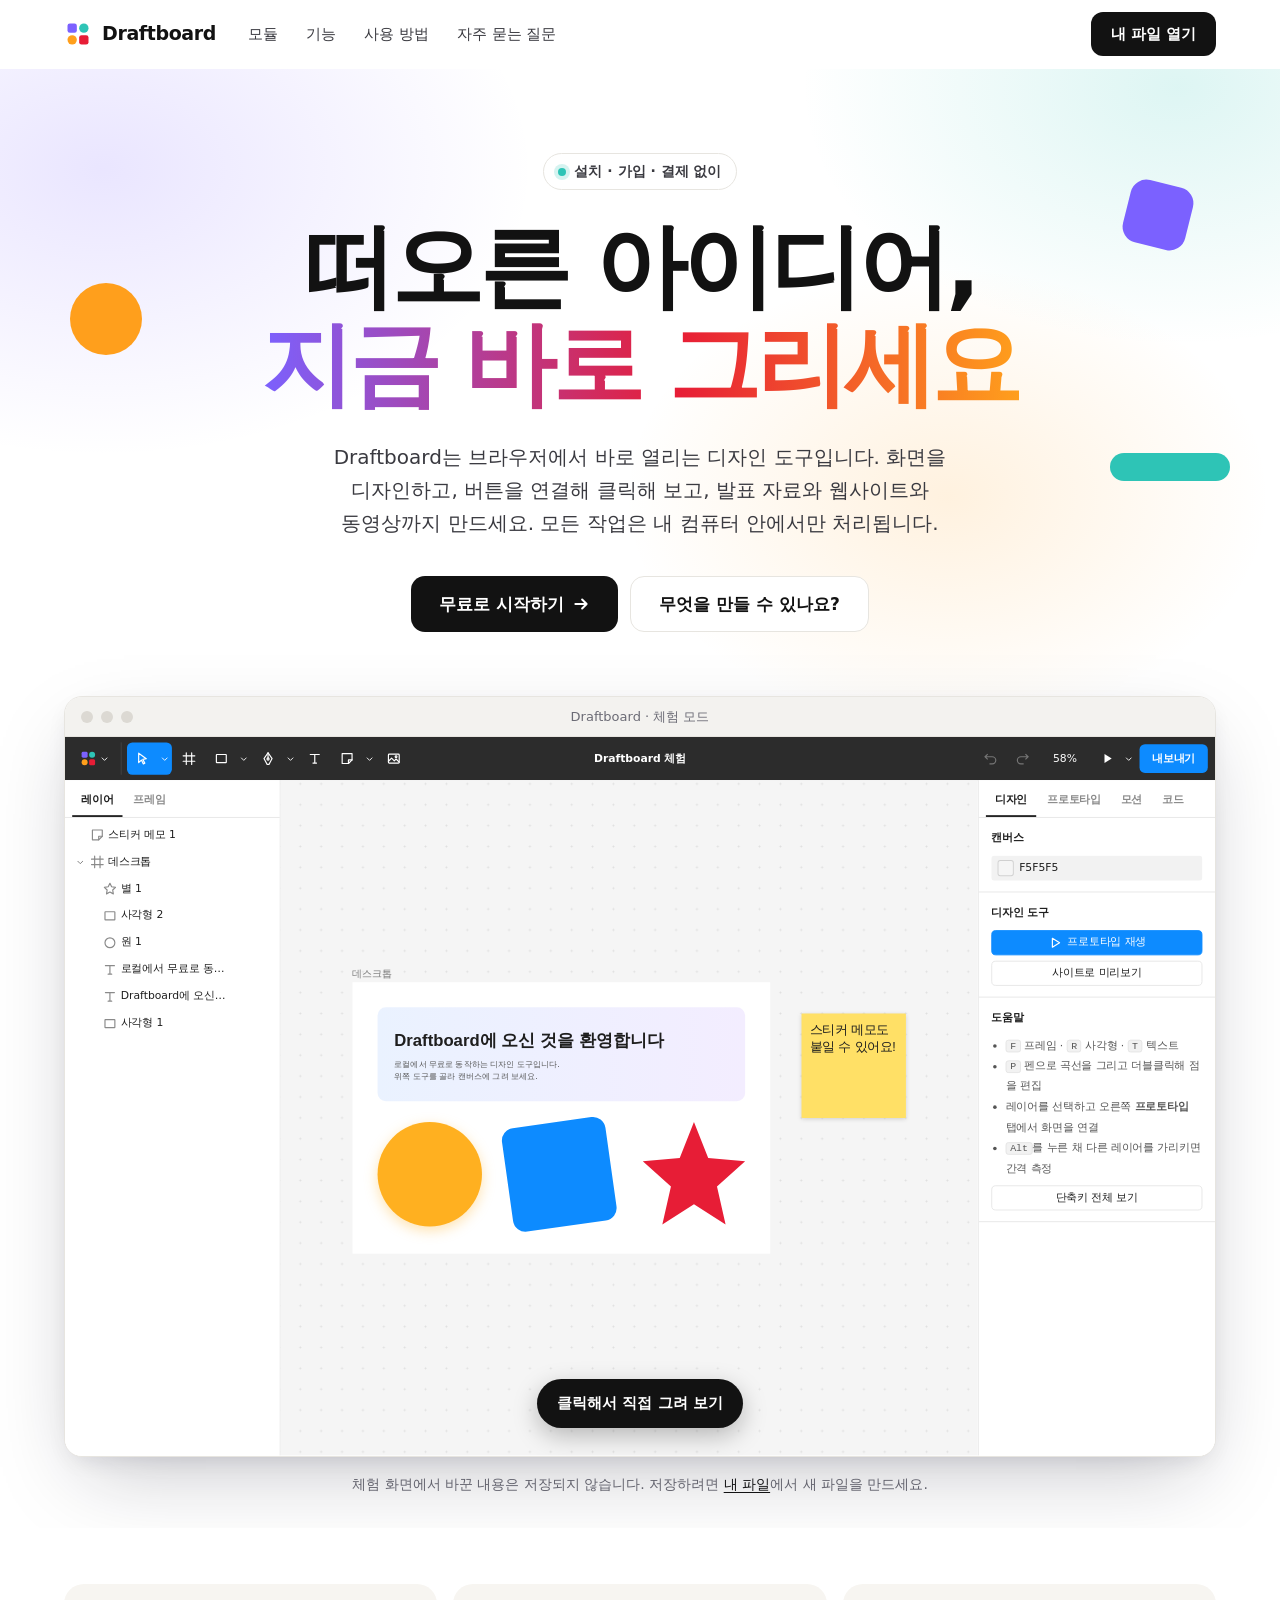
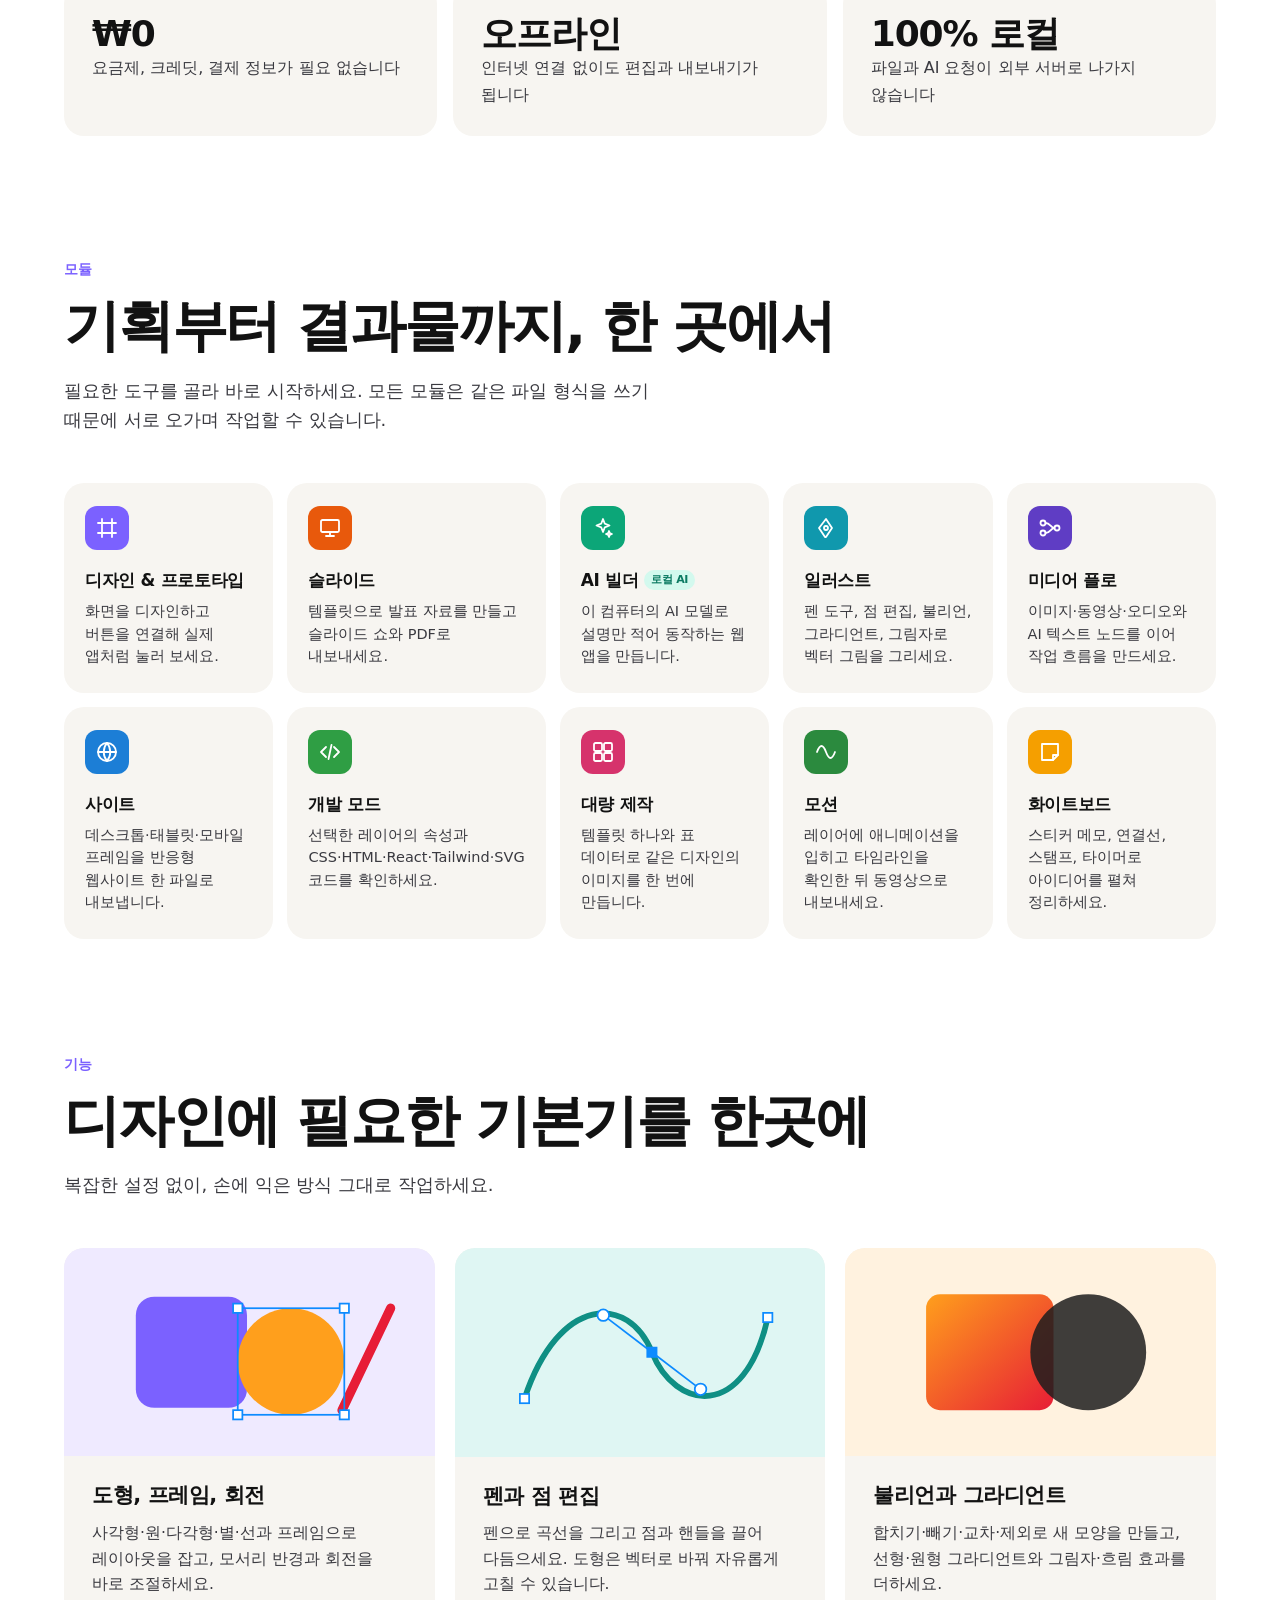
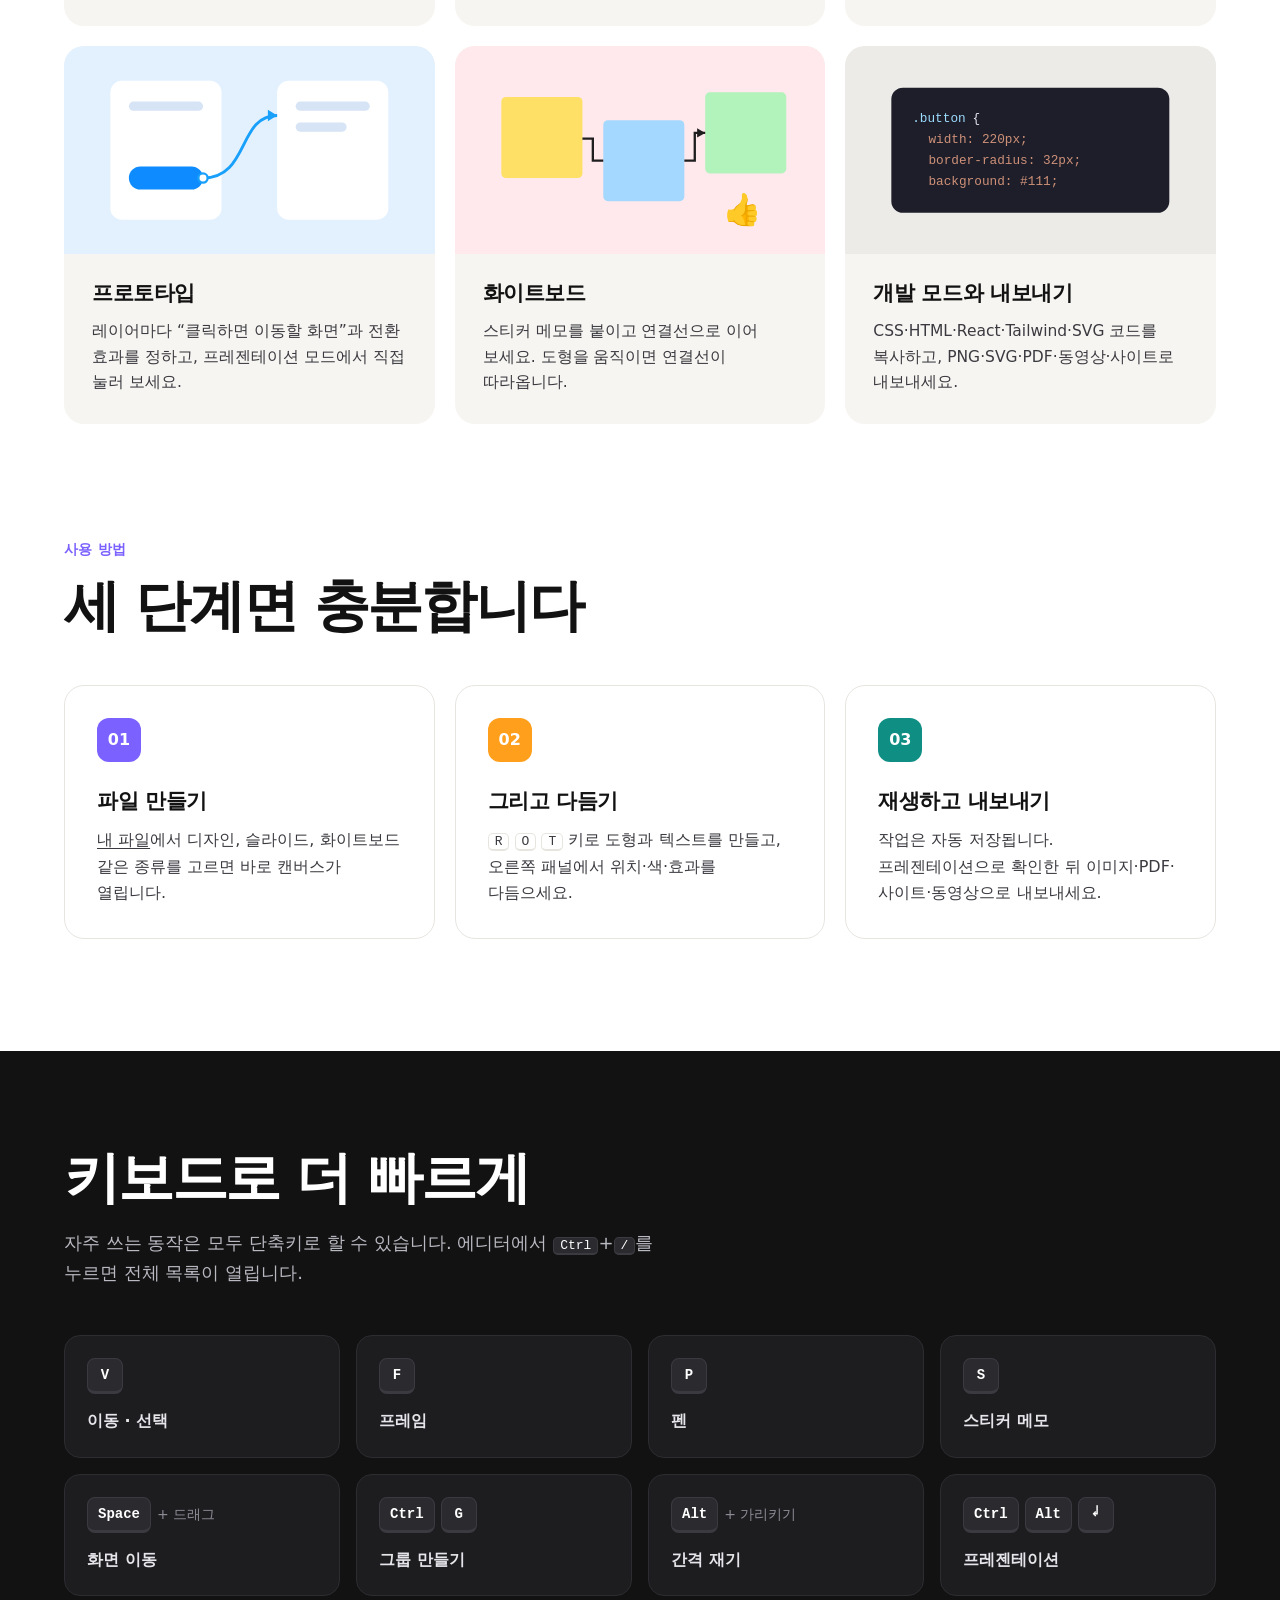
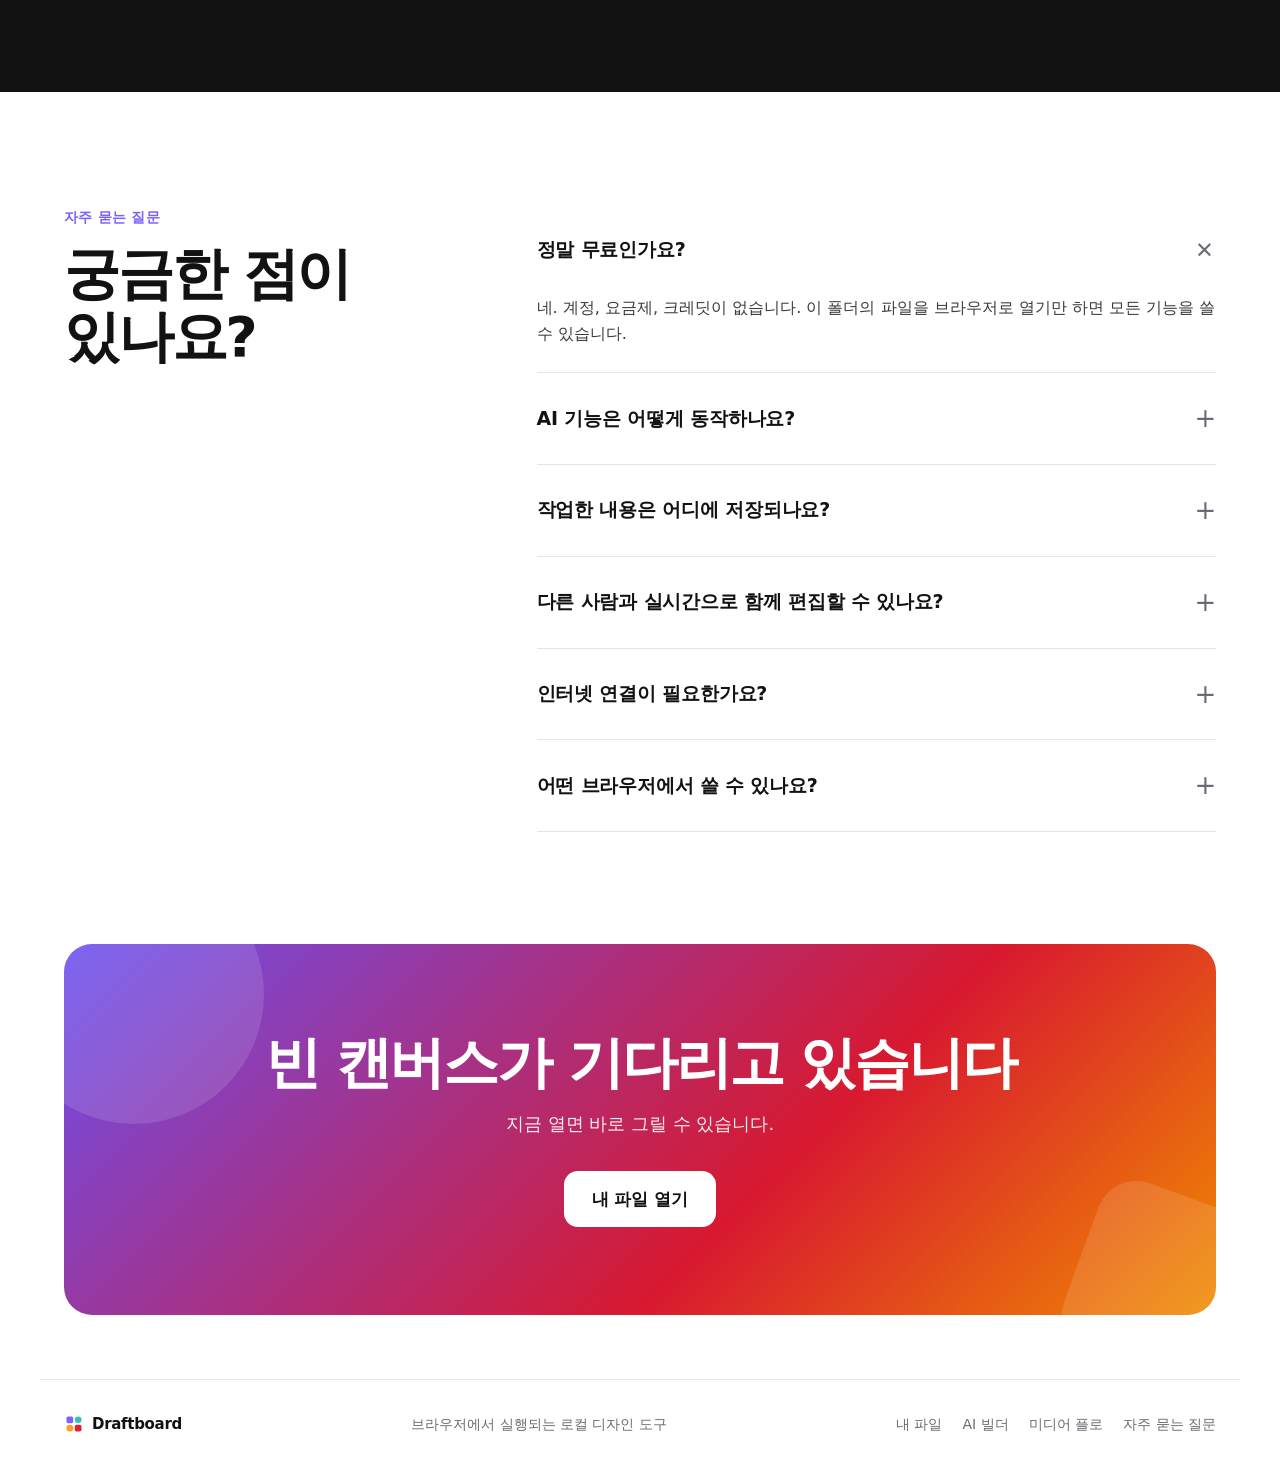
==== index.html @ d63d5c28 "Draftboard: local browser design tool Design and prototyping, vector drawing, slides, whiteboard, re" ====
<!doctype html>
<html lang="ko">
<head>
  <meta charset="utf-8">
  <meta name="viewport" content="width=device-width, initial-scale=1">
  <title>Draftboard — 설치 없이 바로 쓰는 디자인 도구</title>
  <meta name="description" content="브라우저에서 바로 열리는 로컬 디자인 도구. 디자인, 프로토타입, 슬라이드, 화이트보드, 사이트, 모션, 대량 제작과 로컬 AI 빌더까지 결제 없이 사용하세요.">
  <link rel="icon" href="favicon.svg" type="image/svg+xml">
  <link rel="stylesheet" href="home.css">
  <script>document.documentElement.classList.add('js');</script>
</head>
<body>
  <header class="nav" id="nav">
    <div class="wrap nav-inner">
      <a class="brand" href="#top" aria-label="Draftboard 홈">
        <svg viewBox="0 0 24 24" width="28" height="28" aria-hidden="true"><rect x="3" y="3" width="8" height="8" rx="2" fill="#7B61FF"/><rect x="13" y="3" width="8" height="8" rx="4" fill="#2EC4B6"/><rect x="3" y="13" width="8" height="8" rx="4" fill="#FF9F1C"/><rect x="13" y="13" width="8" height="8" rx="2" fill="#E71D36"/></svg>
        <span>Draftboard</span>
      </a>
      <nav class="nav-links" aria-label="주요 메뉴">
        <a href="#modules">모듈</a>
        <a href="#features">기능</a>
        <a href="#how">사용 방법</a>
        <a href="#faq">자주 묻는 질문</a>
      </nav>
      <a class="btn btn-dark" href="files.html">내 파일 열기</a>
    </div>
  </header>

  <main id="top">
    <section class="hero">
      <div class="wrap">
        <div class="hero-copy">
          <span class="shape shape-1" aria-hidden="true"></span>
          <span class="shape shape-2" aria-hidden="true"></span>
          <span class="shape shape-3" aria-hidden="true"></span>
          <p class="eyebrow"><span class="dot"></span>설치 · 가입 · 결제 없이</p>
          <h1>떠오른 아이디어,<br><span class="hl">지금 바로 그리세요</span></h1>
          <p class="lead">Draftboard는 브라우저에서 바로 열리는 디자인 도구입니다. 화면을 디자인하고, 버튼을 연결해 클릭해 보고, 발표 자료와 웹사이트와 동영상까지 만드세요. 모든 작업은 내 컴퓨터 안에서만 처리됩니다.</p>
          <div class="cta-row">
            <a class="btn btn-dark btn-lg" href="files.html">무료로 시작하기
              <svg viewBox="0 0 16 16" width="18" height="18" aria-hidden="true"><path d="M3 8h10M9 4l4 4-4 4" fill="none" stroke="currentColor" stroke-width="1.8" stroke-linecap="round" stroke-linejoin="round"/></svg>
            </a>
            <a class="btn btn-ghost btn-lg" href="#modules">무엇을 만들 수 있나요?</a>
          </div>
        </div>
        <div class="demo-wrap">
          <div class="demo" id="demo">
            <div class="demo-bar" aria-hidden="true"><span></span><span></span><span></span><em>Draftboard · 체험 모드</em></div>
            <div class="demo-viewport">
              <iframe src="editor.html?demo" title="Draftboard 에디터 체험" tabindex="-1"></iframe>
              <button class="demo-cover" type="button"><span>클릭해서 직접 그려 보기</span></button>
            </div>
          </div>
          <p class="demo-note">체험 화면에서 바꾼 내용은 저장되지 않습니다. 저장하려면 <a href="files.html">내 파일</a>에서 새 파일을 만드세요.</p>
        </div>
      </div>
    </section>

    <section class="strip">
      <div class="wrap strip-grid">
        <div class="stat reveal"><strong>₩0</strong><span>요금제, 크레딧, 결제 정보가 필요 없습니다</span></div>
        <div class="stat reveal" style="--d:.06s"><strong>오프라인</strong><span>인터넷 연결 없이도 편집과 내보내기가 됩니다</span></div>
        <div class="stat reveal" style="--d:.12s"><strong>100% 로컬</strong><span>파일과 AI 요청이 외부 서버로 나가지 않습니다</span></div>
      </div>
    </section>

    <section class="section" id="modules">
      <div class="wrap">
        <div class="section-head reveal">
          <span class="kicker">모듈</span>
          <h2>기획부터 결과물까지, 한 곳에서</h2>
          <p class="section-sub">필요한 도구를 골라 바로 시작하세요. 모든 모듈은 같은 파일 형식을 쓰기 때문에 서로 오가며 작업할 수 있습니다.</p>
        </div>
        <div class="modules">
          <a class="module reveal" href="editor.html?new=design">
            <span class="m-ic" style="--c:#7B61FF"><svg viewBox="0 0 24 24"><path d="M7 3v18M17 3v18M3 7h18M3 17h18"/></svg></span>
            <b>디자인 &amp; 프로토타입</b><span>화면을 디자인하고 버튼을 연결해 실제 앱처럼 눌러 보세요.</span>
          </a>
          <a class="module reveal" href="editor.html?new=slides" style="--d:.04s">
            <span class="m-ic" style="--c:#E8590C"><svg viewBox="0 0 24 24"><rect x="3" y="4" width="18" height="12" rx="1.5"/><path d="M12 16v4M8 20h8"/></svg></span>
            <b>슬라이드</b><span>템플릿으로 발표 자료를 만들고 슬라이드 쇼와 PDF로 내보내세요.</span>
          </a>
          <a class="module reveal" href="make.html" style="--d:.08s">
            <span class="m-ic" style="--c:#0CA678"><svg viewBox="0 0 24 24"><path d="M12 3l1.8 4.7L18.5 9.5l-4.7 1.8L12 16l-1.8-4.7L5.5 9.5l4.7-1.8z"/><path d="M18 15l.8 2.2L21 18l-2.2.8L18 21l-.8-2.2L15 18l2.2-.8z"/></svg></span>
            <b>AI 빌더 <em class="tag">로컬 AI</em></b><span>이 컴퓨터의 AI 모델로 설명만 적어 동작하는 웹 앱을 만듭니다.</span>
          </a>
          <a class="module reveal" href="editor.html?new=design" style="--d:.12s">
            <span class="m-ic" style="--c:#1098AD"><svg viewBox="0 0 24 24"><path d="M12 3l6 9-6 9H11L5 12z"/><circle cx="12" cy="12" r="2"/></svg></span>
            <b>일러스트</b><span>펜 도구, 점 편집, 불리언, 그라디언트, 그림자로 벡터 그림을 그리세요.</span>
          </a>
          <a class="module reveal" href="weave.html" style="--d:.16s">
            <span class="m-ic" style="--c:#5F3DC4"><svg viewBox="0 0 24 24"><circle cx="5" cy="7" r="2.5"/><circle cx="5" cy="17" r="2.5"/><circle cx="19" cy="12" r="2.5"/><path d="M7.5 7c5 0 5 5 9 5M7.5 17c5 0 5-5 9-5"/></svg></span>
            <b>미디어 플로</b><span>이미지·동영상·오디오와 AI 텍스트 노드를 이어 작업 흐름을 만드세요.</span>
          </a>
          <a class="module reveal" href="editor.html?new=site" style="--d:.2s">
            <span class="m-ic" style="--c:#1C7ED6"><svg viewBox="0 0 24 24"><circle cx="12" cy="12" r="9"/><path d="M3 12h18M12 3a14 14 0 010 18M12 3a14 14 0 000 18"/></svg></span>
            <b>사이트</b><span>데스크톱·태블릿·모바일 프레임을 반응형 웹사이트 한 파일로 내보냅니다.</span>
          </a>
          <a class="module reveal" href="editor.html?new=design" style="--d:.24s">
            <span class="m-ic" style="--c:#2F9E44"><svg viewBox="0 0 24 24"><path d="M8 7l-5 5 5 5M16 7l5 5-5 5M13.5 5l-3 14"/></svg></span>
            <b>개발 모드</b><span>선택한 레이어의 속성과 CSS·HTML·React·Tailwind·SVG 코드를 확인하세요.</span>
          </a>
          <a class="module reveal" href="editor.html?new=buzz" style="--d:.28s">
            <span class="m-ic" style="--c:#D6336C"><svg viewBox="0 0 24 24"><rect x="3" y="3" width="8" height="8" rx="1.5"/><rect x="13" y="3" width="8" height="8" rx="1.5"/><rect x="3" y="13" width="8" height="8" rx="1.5"/><rect x="13" y="13" width="8" height="8" rx="1.5"/></svg></span>
            <b>대량 제작</b><span>템플릿 하나와 표 데이터로 같은 디자인의 이미지를 한 번에 만듭니다.</span>
          </a>
          <a class="module reveal" href="editor.html?new=motion" style="--d:.32s">
            <span class="m-ic" style="--c:#2B8A3E"><svg viewBox="0 0 24 24"><path d="M3 12c3-8 6-8 9 0s6 8 9 0"/></svg></span>
            <b>모션</b><span>레이어에 애니메이션을 입히고 타임라인을 확인한 뒤 동영상으로 내보내세요.</span>
          </a>
          <a class="module reveal" href="editor.html?new=whiteboard" style="--d:.36s">
            <span class="m-ic" style="--c:#F59F00"><svg viewBox="0 0 24 24"><path d="M4 4h16v11l-5 5H4z"/><path d="M20 15h-5v5"/></svg></span>
            <b>화이트보드</b><span>스티커 메모, 연결선, 스탬프, 타이머로 아이디어를 펼쳐 정리하세요.</span>
          </a>
        </div>
      </div>
    </section>

    <section class="section" id="features">
      <div class="wrap">
        <div class="section-head reveal">
          <span class="kicker">기능</span>
          <h2>디자인에 필요한 기본기를 한곳에</h2>
          <p class="section-sub">복잡한 설정 없이, 손에 익은 방식 그대로 작업하세요.</p>
        </div>
        <div class="features">
          <article class="card reveal">
            <div class="card-art art-purple">
              <svg viewBox="0 0 320 180" aria-hidden="true">
                <rect x="62" y="42" width="96" height="96" rx="16" fill="#7B61FF"/>
                <circle cx="196" cy="98" r="46" fill="#FF9F1C"/>
                <path d="M240 140 L282 52" stroke="#E71D36" stroke-width="8" stroke-linecap="round"/>
                <rect x="150" y="52" width="92" height="92" fill="none" stroke="#0D8BFF" stroke-width="1.5"/>
                <g fill="#fff" stroke="#0D8BFF" stroke-width="1.5"><rect x="146" y="48" width="8" height="8"/><rect x="238" y="48" width="8" height="8"/><rect x="146" y="140" width="8" height="8"/><rect x="238" y="140" width="8" height="8"/></g>
              </svg>
            </div>
            <div class="card-body"><h3>도형, 프레임, 회전</h3><p>사각형·원·다각형·별·선과 프레임으로 레이아웃을 잡고, 모서리 반경과 회전을 바로 조절하세요.</p></div>
          </article>
          <article class="card reveal" style="--d:.06s">
            <div class="card-art art-teal">
              <svg viewBox="0 0 320 180" aria-hidden="true">
                <path d="M60 130 C90 40, 150 40, 170 90 S 250 150, 270 60" fill="none" stroke="#0f8f84" stroke-width="5" stroke-linecap="round"/>
                <line x1="170" y1="90" x2="128" y2="58" stroke="#0D8BFF" stroke-width="1.5"/>
                <line x1="170" y1="90" x2="212" y2="122" stroke="#0D8BFF" stroke-width="1.5"/>
                <circle cx="128" cy="58" r="5" fill="#fff" stroke="#0D8BFF" stroke-width="1.5"/>
                <circle cx="212" cy="122" r="5" fill="#fff" stroke="#0D8BFF" stroke-width="1.5"/>
                <g fill="#fff" stroke="#0D8BFF" stroke-width="1.5"><rect x="56" y="126" width="8" height="8"/><rect x="166" y="86" width="8" height="8" fill="#0D8BFF"/><rect x="266" y="56" width="8" height="8"/></g>
              </svg>
            </div>
            <div class="card-body"><h3>펜과 점 편집</h3><p>펜으로 곡선을 그리고 점과 핸들을 끌어 다듬으세요. 도형은 벡터로 바꿔 자유롭게 고칠 수 있습니다.</p></div>
          </article>
          <article class="card reveal" style="--d:.12s">
            <div class="card-art art-orange">
              <svg viewBox="0 0 320 180" aria-hidden="true">
                <defs><linearGradient id="fg1" x1="0" y1="0" x2="1" y2="1"><stop offset="0" stop-color="#FF9F1C"/><stop offset="1" stop-color="#E71D36"/></linearGradient></defs>
                <rect x="70" y="40" width="110" height="100" rx="12" fill="url(#fg1)"/>
                <circle cx="210" cy="90" r="50" fill="#1E1E1E" fill-opacity=".85"/>
                <path d="M160 52 A50 50 0 0 1 180 128 L180 52 Z" fill="#fff" fill-opacity=".0"/>
              </svg>
            </div>
            <div class="card-body"><h3>불리언과 그라디언트</h3><p>합치기·빼기·교차·제외로 새 모양을 만들고, 선형·원형 그라디언트와 그림자·흐림 효과를 더하세요.</p></div>
          </article>
          <article class="card reveal">
            <div class="card-art art-blue">
              <svg viewBox="0 0 320 180" aria-hidden="true">
                <rect x="40" y="30" width="96" height="120" rx="10" fill="#fff"/>
                <rect x="184" y="30" width="96" height="120" rx="10" fill="#fff"/>
                <rect x="56" y="104" width="64" height="20" rx="10" fill="#0D8BFF"/>
                <path d="M120 114 C160 114, 150 60, 184 60" fill="none" stroke="#18a0fb" stroke-width="2.5"/>
                <circle cx="120" cy="114" r="4" fill="#fff" stroke="#18a0fb" stroke-width="2"/>
                <path d="M184 60 l-8 -5 v10 z" fill="#18a0fb"/>
                <rect x="56" y="48" width="64" height="8" rx="4" fill="#d6e4f5"/><rect x="200" y="48" width="64" height="8" rx="4" fill="#d6e4f5"/><rect x="200" y="66" width="44" height="8" rx="4" fill="#d6e4f5"/>
              </svg>
            </div>
            <div class="card-body"><h3>프로토타입</h3><p>레이어마다 “클릭하면 이동할 화면”과 전환 효과를 정하고, 프레젠테이션 모드에서 직접 눌러 보세요.</p></div>
          </article>
          <article class="card reveal" style="--d:.06s">
            <div class="card-art art-red">
              <svg viewBox="0 0 320 180" aria-hidden="true">
                <rect x="40" y="44" width="70" height="70" rx="4" fill="#FFE066"/>
                <rect x="128" y="64" width="70" height="70" rx="4" fill="#A5D8FF"/>
                <rect x="216" y="40" width="70" height="70" rx="4" fill="#B2F2BB"/>
                <path d="M110 80 H119 V99 H128" fill="none" stroke="#1E1E1E" stroke-width="2"/>
                <path d="M198 99 H207 V75 H216" fill="none" stroke="#1E1E1E" stroke-width="2"/>
                <path d="M216 75 l-7 -4 v8 z" fill="#1E1E1E"/>
                <text x="232" y="150" font-size="26">👍</text>
              </svg>
            </div>
            <div class="card-body"><h3>화이트보드</h3><p>스티커 메모를 붙이고 연결선으로 이어 보세요. 도형을 움직이면 연결선이 따라옵니다.</p></div>
          </article>
          <article class="card reveal" style="--d:.12s">
            <div class="card-art art-ink">
              <svg viewBox="0 0 320 180" aria-hidden="true">
                <rect x="40" y="36" width="240" height="108" rx="10" fill="#1e1e2a"/>
                <g font-family="Consolas, monospace" font-size="11">
                  <text x="58" y="66" fill="#9cdcfe">.button</text><text x="110" y="66" fill="#e6e6f0">{</text>
                  <text x="72" y="84" fill="#ce9178">width: 220px;</text>
                  <text x="72" y="102" fill="#ce9178">border-radius: 32px;</text>
                  <text x="72" y="120" fill="#ce9178">background: #111;</text>
                </g>
              </svg>
            </div>
            <div class="card-body"><h3>개발 모드와 내보내기</h3><p>CSS·HTML·React·Tailwind·SVG 코드를 복사하고, PNG·SVG·PDF·동영상·사이트로 내보내세요.</p></div>
          </article>
        </div>
      </div>
    </section>

    <section class="section" id="how">
      <div class="wrap">
        <div class="section-head reveal">
          <span class="kicker">사용 방법</span>
          <h2>세 단계면 충분합니다</h2>
        </div>
        <ol class="steps">
          <li class="step reveal"><span class="step-num" style="background:#7B61FF">01</span><h3>파일 만들기</h3><p><a href="files.html">내 파일</a>에서 디자인, 슬라이드, 화이트보드 같은 종류를 고르면 바로 캔버스가 열립니다.</p></li>
          <li class="step reveal" style="--d:.06s"><span class="step-num" style="background:#FF9F1C">02</span><h3>그리고 다듬기</h3><p><kbd>R</kbd> <kbd>O</kbd> <kbd>T</kbd> 키로 도형과 텍스트를 만들고, 오른쪽 패널에서 위치·색·효과를 다듬으세요.</p></li>
          <li class="step reveal" style="--d:.12s"><span class="step-num" style="background:#0f8f84">03</span><h3>재생하고 내보내기</h3><p>작업은 자동 저장됩니다. 프레젠테이션으로 확인한 뒤 이미지·PDF·사이트·동영상으로 내보내세요.</p></li>
        </ol>
      </div>
    </section>

    <section class="keys-band">
      <div class="wrap">
        <div class="reveal">
          <h2>키보드로 더 빠르게</h2>
          <p class="section-sub">자주 쓰는 동작은 모두 단축키로 할 수 있습니다. 에디터에서 <kbd>Ctrl</kbd>+<kbd>/</kbd>를 누르면 전체 목록이 열립니다.</p>
        </div>
        <div class="keys">
          <div class="key-item reveal"><div class="key-combo"><span class="cap">V</span></div><span class="label">이동 · 선택</span></div>
          <div class="key-item reveal" style="--d:.04s"><div class="key-combo"><span class="cap">F</span></div><span class="label">프레임</span></div>
          <div class="key-item reveal" style="--d:.08s"><div class="key-combo"><span class="cap">P</span></div><span class="label">펜</span></div>
          <div class="key-item reveal" style="--d:.12s"><div class="key-combo"><span class="cap">S</span></div><span class="label">스티커 메모</span></div>
          <div class="key-item reveal"><div class="key-combo"><span class="cap">Space</span>+ 드래그</div><span class="label">화면 이동</span></div>
          <div class="key-item reveal" style="--d:.04s"><div class="key-combo"><span class="cap">Ctrl</span><span class="cap">G</span></div><span class="label">그룹 만들기</span></div>
          <div class="key-item reveal" style="--d:.08s"><div class="key-combo"><span class="cap">Alt</span>+ 가리키기</div><span class="label">간격 재기</span></div>
          <div class="key-item reveal" style="--d:.12s"><div class="key-combo"><span class="cap">Ctrl</span><span class="cap">Alt</span><span class="cap">↵</span></div><span class="label">프레젠테이션</span></div>
        </div>
      </div>
    </section>

    <section class="section" id="faq">
      <div class="wrap faq-layout">
        <div class="section-head reveal">
          <span class="kicker">자주 묻는 질문</span>
          <h2>궁금한 점이 있나요?</h2>
        </div>
        <div class="faq reveal">
          <details open><summary>정말 무료인가요?</summary><p>네. 계정, 요금제, 크레딧이 없습니다. 이 폴더의 파일을 브라우저로 열기만 하면 모든 기능을 쓸 수 있습니다.</p></details>
          <details><summary>AI 기능은 어떻게 동작하나요?</summary><p>AI 빌더와 미디어 플로의 AI 노드는 이 컴퓨터에서 실행되는 Ollama 모델(예: qwen2.5)을 사용합니다. 유료 API나 인터넷 연결이 필요 없고, 요청 내용이 밖으로 나가지 않습니다. 이미지·동영상을 새로 그려 내는 생성형 AI는 포함되어 있지 않습니다.</p></details>
          <details><summary>작업한 내용은 어디에 저장되나요?</summary><p>브라우저의 저장소(IndexedDB)에 파일별로 자동 저장됩니다. 브라우저 데이터를 지우면 함께 사라지니, 중요한 파일은 메뉴에서 JSON 파일로 내려받아 두세요. 저장 공간은 브라우저와 접속 주소마다 따로입니다.</p></details>
          <details><summary>다른 사람과 실시간으로 함께 편집할 수 있나요?</summary><p>실시간 공동 편집은 지원하지 않습니다. JSON 파일을 전달하면 상대방이 파일 목록의 ‘가져오기’로 이어서 작업할 수 있습니다.</p></details>
          <details><summary>인터넷 연결이 필요한가요?</summary><p>아니요. 외부 서버나 CDN을 쓰지 않아 오프라인에서도 편집과 내보내기가 됩니다. AI 기능은 이 컴퓨터의 Ollama만 있으면 됩니다.</p></details>
          <details><summary>어떤 브라우저에서 쓸 수 있나요?</summary><p>최신 Chrome과 Edge를 기준으로 만들었습니다. 마우스와 키보드가 있는 데스크톱 환경을 권장합니다.</p></details>
        </div>
      </div>
    </section>

    <section class="cta-band">
      <div class="wrap">
        <div class="cta-box reveal">
          <span class="cta-shape c1" aria-hidden="true"></span>
          <span class="cta-shape c2" aria-hidden="true"></span>
          <h2>빈 캔버스가 기다리고 있습니다</h2>
          <p>지금 열면 바로 그릴 수 있습니다.</p>
          <a class="btn btn-light btn-lg" href="files.html">내 파일 열기</a>
        </div>
      </div>
    </section>
  </main>

  <footer class="footer">
    <div class="wrap footer-inner">
      <div class="brand small">
        <svg viewBox="0 0 24 24" width="20" height="20" aria-hidden="true"><rect x="3" y="3" width="8" height="8" rx="2" fill="#7B61FF"/><rect x="13" y="3" width="8" height="8" rx="4" fill="#2EC4B6"/><rect x="3" y="13" width="8" height="8" rx="4" fill="#FF9F1C"/><rect x="13" y="13" width="8" height="8" rx="2" fill="#E71D36"/></svg>
        <span>Draftboard</span>
      </div>
      <p>브라우저에서 실행되는 로컬 디자인 도구</p>
      <nav class="footer-links" aria-label="바닥글 메뉴">
        <a href="files.html">내 파일</a><a href="make.html">AI 빌더</a><a href="weave.html">미디어 플로</a><a href="#faq">자주 묻는 질문</a>
      </nav>
    </div>
  </footer>
  <script src="home.js"></script>
</body>
</html>
---- home.css ----
:root {
  --ink: #121212;
  --ink-2: #3a3a40;
  --muted: #6b6b75;
  --line: #e7e5e0;
  --bg: #ffffff;
  --soft: #f7f5f1;
  --purple: #7B61FF;
  --teal: #2EC4B6;
  --orange: #FF9F1C;
  --red: #E71D36;
  --blue: #0D8BFF;
  --radius: 20px;
  --font: "Pretendard", "Malgun Gothic", "Apple SD Gothic Neo", system-ui, sans-serif;
}
* { box-sizing: border-box; }
html { scroll-behavior: smooth; scroll-padding-top: 84px; }
body { margin: 0; font: 16px/1.65 var(--font); color: var(--ink); background: var(--bg); word-break: keep-all; -webkit-font-smoothing: antialiased; }
img, svg { display: block; max-width: 100%; }
a { color: inherit; text-decoration: none; }
button { font: inherit; color: inherit; }
kbd { font: 13px ui-monospace, Consolas, monospace; background: #fff; border: 1px solid var(--line); border-bottom-width: 2px; border-radius: 5px; padding: 0 6px; }
.wrap { max-width: 1200px; margin: 0 auto; padding: 0 24px; }

/* nav */
.nav { position: sticky; top: 0; z-index: 20; background: rgba(255,255,255,.86); backdrop-filter: saturate(1.4) blur(12px); border-bottom: 1px solid transparent; transition: border-color .2s; }
.nav.scrolled { border-bottom-color: var(--line); }
.nav-inner { height: 68px; display: flex; align-items: center; gap: 32px; }
.brand { display: flex; align-items: center; gap: 10px; font-weight: 800; font-size: 19px; letter-spacing: -0.02em; }
.brand.small { font-size: 15px; gap: 8px; }
.nav-links { display: flex; gap: 28px; margin-right: auto; font-size: 15px; color: var(--ink-2); }
.nav-links a:hover { color: var(--ink); }
.btn { display: inline-flex; align-items: center; justify-content: center; gap: 8px; height: 44px; padding: 0 20px; border-radius: 12px; font-weight: 700; font-size: 15px; white-space: nowrap; border: 0; cursor: pointer; transition: transform .15s, background .15s, box-shadow .15s; }
.btn:active { transform: translateY(1px); }
.btn-dark { background: var(--ink); color: #fff; }
.btn-dark:hover { background: #2b2b2b; }
.btn-ghost { border: 1.5px solid var(--line); background: #fff; }
.btn-ghost:hover { border-color: #cfcbc3; }
.btn-light { background: #fff; color: var(--ink); }
.btn-light:hover { box-shadow: 0 8px 24px rgba(0,0,0,.18); }
.btn-lg { height: 56px; padding: 0 28px; font-size: 17px; border-radius: 14px; }
a:focus-visible, button:focus-visible, summary:focus-visible { outline: 3px solid var(--blue); outline-offset: 3px; border-radius: 6px; }

/* hero */
.hero { position: relative; padding: 84px 0 32px; overflow: hidden; isolation: isolate; }
.hero::before { content: ""; position: absolute; inset: -10% -10% auto; height: 820px; z-index: -1; pointer-events: none;
  background: radial-gradient(40% 50% at 15% 30%, rgba(123,97,255,.16), transparent 70%),
              radial-gradient(35% 45% at 85% 20%, rgba(46,196,182,.16), transparent 70%),
              radial-gradient(30% 40% at 70% 70%, rgba(255,159,28,.14), transparent 70%); }
.hero-copy { position: relative; text-align: center; max-width: 880px; margin: 0 auto; }
.eyebrow { display: inline-flex; align-items: center; gap: 8px; padding: 6px 14px; border-radius: 999px; background: #fff; border: 1px solid var(--line); font-size: 14px; font-weight: 600; color: var(--ink-2); margin: 0 0 28px; }
.eyebrow .dot { width: 8px; height: 8px; border-radius: 50%; background: var(--teal); box-shadow: 0 0 0 4px rgba(46,196,182,.2); }
h1 { font-size: clamp(42px, 7.2vw, 92px); line-height: 1.06; letter-spacing: -0.045em; font-weight: 800; margin: 0; }
.hl { background: linear-gradient(90deg, var(--purple), var(--red) 55%, var(--orange)); -webkit-background-clip: text; background-clip: text; color: transparent; }
.lead { font-size: clamp(17px, 1.6vw, 20px); color: var(--ink-2); max-width: 680px; margin: 28px auto 0; }
.cta-row { display: flex; gap: 12px; justify-content: center; flex-wrap: wrap; margin-top: 36px; }
.shape { position: absolute; pointer-events: none; animation: float 7s ease-in-out infinite; }
.shape-1 { width: 72px; height: 72px; border-radius: 50%; background: var(--orange); left: -130px; top: 130px; }
.shape-2 { width: 64px; height: 64px; border-radius: 16px; background: var(--purple); right: -110px; top: 30px; rotate: 14deg; animation-delay: -2s; }
.shape-3 { width: 120px; height: 28px; border-radius: 999px; background: var(--teal); right: -150px; top: 300px; animation-delay: -4s; }
@keyframes float { 0%, 100% { translate: 0 0; } 50% { translate: 0 -12px; } }

.demo-wrap { margin-top: 64px; }
.demo { position: relative; border-radius: 18px; background: #fff; border: 1px solid var(--line); box-shadow: 0 30px 80px -20px rgba(20,20,40,.25), 0 8px 24px -8px rgba(20,20,40,.12); overflow: hidden; }
.demo-bar { height: 40px; display: flex; align-items: center; gap: 8px; padding: 0 16px; background: #f3f2ef; border-bottom: 1px solid var(--line); }
.demo-bar span { width: 12px; height: 12px; border-radius: 50%; background: #dcd9d3; }
.demo-bar em { margin: 0 auto; font-style: normal; font-size: 13px; color: var(--muted); padding-right: 60px; }
.demo-viewport { position: relative; aspect-ratio: 16 / 10; overflow: hidden; }
.demo-viewport iframe { position: absolute; top: 0; left: 0; width: 1280px; height: 800px; border: 0; transform-origin: 0 0; transform: scale(var(--s, .7)); }
.demo-cover { position: absolute; inset: 0; border: 0; background: transparent; cursor: pointer; display: flex; align-items: flex-end; justify-content: center; padding-bottom: 28px; }
.demo-cover[hidden] { display: none; }
.demo-cover span { background: var(--ink); color: #fff; font-weight: 700; font-size: 15px; padding: 12px 20px; border-radius: 999px; box-shadow: 0 8px 24px rgba(0,0,0,.25); transition: transform .2s; }
.demo-cover:hover span { transform: translateY(-2px); }
.demo-note { text-align: center; color: var(--muted); font-size: 14px; margin: 16px 0 0; }
.demo-note a { color: var(--ink); text-decoration: underline; text-underline-offset: 3px; }

/* strip */
.strip { padding: 56px 0 8px; }
.strip-grid { display: grid; grid-template-columns: repeat(3, 1fr); gap: 16px; }
.stat { padding: 28px; border-radius: var(--radius); background: var(--soft); }
.stat strong { display: block; font-size: 36px; letter-spacing: -0.03em; line-height: 1.2; }
.stat span { color: var(--ink-2); }

/* sections */
.section { padding: 112px 0 0; }
.section-head { margin-bottom: 48px; }
.kicker { display: inline-block; font-size: 14px; font-weight: 700; color: var(--purple); letter-spacing: .02em; margin-bottom: 14px; }
h2 { font-size: clamp(32px, 4.6vw, 56px); line-height: 1.12; letter-spacing: -0.04em; margin: 0; font-weight: 800; }
.section-sub { color: var(--ink-2); font-size: 18px; margin: 18px 0 0; max-width: 620px; }

/* modules */
.modules { display: grid; grid-template-columns: repeat(5, 1fr); gap: 14px; }
.module { display: flex; flex-direction: column; gap: 6px; padding: 22px 20px 24px; border-radius: var(--radius); background: var(--soft); border: 1px solid transparent; transition: transform .2s, box-shadow .2s, border-color .2s, background .2s; }
.module:hover { background: #fff; border-color: var(--line); box-shadow: 0 16px 40px -18px rgba(20,20,40,.25); transform: translateY(-3px); }
.module b { font-size: 17px; letter-spacing: -0.02em; margin-top: 10px; display: flex; align-items: center; gap: 6px; flex-wrap: wrap; }
.module span:last-child { color: var(--ink-2); font-size: 14.5px; line-height: 1.55; }
.m-ic { width: 44px; height: 44px; border-radius: 12px; background: var(--c); display: grid; place-items: center; }
.m-ic svg { width: 24px; height: 24px; fill: none; stroke: #fff; stroke-width: 1.8; stroke-linejoin: round; stroke-linecap: round; }
.tag { font-style: normal; font-size: 11px; font-weight: 700; color: #0b7a62; background: #d3f9ee; padding: 1px 7px; border-radius: 999px; }

/* features */
.features { display: grid; grid-template-columns: repeat(3, 1fr); gap: 20px; }
.card { border-radius: var(--radius); background: var(--soft); overflow: hidden; display: flex; flex-direction: column; }
.card-art { aspect-ratio: 16 / 9; display: grid; place-items: center; }
.card-art svg { width: 100%; height: 100%; }
.card-body { padding: 4px 28px 28px; }
.card h3 { font-size: 21px; letter-spacing: -0.02em; margin: 18px 0 8px; }
.card p { margin: 0; color: var(--ink-2); font-size: 15.5px; }
.art-purple { background: #efeaff; } .art-teal { background: #dff6f3; } .art-orange { background: #fff2df; }
.art-blue { background: #e3f1ff; } .art-red { background: #ffe9ec; } .art-ink { background: #ecebe8; }

/* steps */
.steps { list-style: none; margin: 0; padding: 0; display: grid; grid-template-columns: repeat(3, 1fr); gap: 20px; }
.step { padding: 32px; border: 1px solid var(--line); border-radius: var(--radius); }
.step-num { width: 44px; height: 44px; border-radius: 12px; display: grid; place-items: center; font-weight: 800; color: #fff; margin-bottom: 22px; }
.step h3 { font-size: 21px; margin: 0 0 8px; letter-spacing: -0.02em; }
.step p { margin: 0; color: var(--ink-2); }
.step a { text-decoration: underline; text-underline-offset: 3px; }

/* keys */
.keys-band { margin-top: 112px; background: var(--ink); color: #fff; padding: 96px 0; }
.keys-band h2 { color: #fff; }
.keys-band .section-sub { color: #b9b9c2; }
.keys-band kbd { background: #2a2a2f; border-color: #3a3a40; color: #fff; }
.keys { display: grid; grid-template-columns: repeat(4, 1fr); gap: 16px; margin-top: 48px; }
.key-item { padding: 22px; border-radius: 16px; background: #1d1d20; border: 1px solid #2c2c31; }
.key-combo { display: flex; gap: 6px; align-items: center; flex-wrap: wrap; margin-bottom: 14px; color: #8d8d96; font-size: 14px; }
.cap { min-width: 36px; height: 36px; padding: 0 10px; border-radius: 8px; background: #2a2a2f; border: 1px solid #3a3a40; border-bottom-width: 3px; display: inline-grid; place-items: center; font: 600 14px ui-monospace, Consolas, monospace; color: #fff; }
.key-item .label { color: #e6e6ea; font-weight: 600; }

/* faq */
.faq-layout { display: grid; grid-template-columns: 1fr 1.6fr; gap: 48px; align-items: start; }
.faq details { border-bottom: 1px solid var(--line); }
.faq summary { list-style: none; cursor: pointer; display: flex; justify-content: space-between; align-items: center; gap: 16px; padding: 24px 0; font-size: 19px; font-weight: 700; letter-spacing: -0.01em; }
.faq summary::-webkit-details-marker { display: none; }
.faq summary::after { content: "+"; font-size: 26px; font-weight: 400; color: var(--muted); transition: transform .2s; }
.faq details[open] summary::after { transform: rotate(45deg); }
.faq details p { margin: 0 0 24px; color: var(--ink-2); max-width: 680px; }

/* cta */
.cta-band { margin: 112px 0 0; }
.cta-box { position: relative; overflow: hidden; border-radius: 28px; padding: 88px 40px; text-align: center; color: #fff; background: linear-gradient(135deg, #6A4FF0, #D8192F 62%, #F08C00); }
.cta-box h2 { color: #fff; position: relative; }
.cta-box p { font-size: 18px; opacity: .92; margin: 14px 0 32px; position: relative; }
.cta-box .btn { position: relative; }
.cta-shape { position: absolute; border-radius: 50%; background: rgba(255,255,255,.12); }
.cta-shape.c1 { width: 260px; height: 260px; left: -60px; top: -80px; }
.cta-shape.c2 { width: 180px; height: 180px; right: -40px; bottom: -60px; border-radius: 40px; rotate: 20deg; }

/* footer */
.footer { padding: 64px 0 48px; color: var(--muted); font-size: 14px; }
.footer-inner { display: flex; justify-content: space-between; align-items: center; gap: 24px; flex-wrap: wrap; border-top: 1px solid var(--line); padding-top: 32px; }
.footer-inner p { margin: 0; }
.footer .brand { color: var(--ink); }
.footer-links { display: flex; gap: 20px; flex-wrap: wrap; }
.footer-links a:hover { color: var(--ink); }

/* reveal */
.js .reveal { opacity: 0; transform: translateY(20px); transition: opacity .6s ease, transform .6s ease; transition-delay: var(--d, 0s); }
.js .reveal.in { opacity: 1; transform: none; }

@media (max-width: 1100px) { .shape { display: none; } .modules { grid-template-columns: repeat(3, 1fr); } }
@media (max-width: 960px) { .features { grid-template-columns: repeat(2, 1fr); } .keys { grid-template-columns: repeat(2, 1fr); } .faq-layout { grid-template-columns: 1fr; gap: 8px; } }
@media (max-width: 760px) {
  .nav-links { display: none; }
  .nav-inner { justify-content: space-between; }
  .strip-grid, .steps { grid-template-columns: 1fr; }
  .modules { grid-template-columns: repeat(2, 1fr); }
  .section { padding-top: 80px; }
  .hero { padding-top: 56px; }
  .demo-bar em { padding-right: 0; }
}
@media (max-width: 560px) {
  .wrap { padding: 0 16px; }
  .features, .keys, .modules { grid-template-columns: 1fr; }
  .btn-lg { width: 100%; }
  .cta-box { padding: 64px 24px; }
  .nav .btn { height: 38px; padding: 0 14px; font-size: 14px; }
}
@media (prefers-reduced-motion: reduce) {
  html { scroll-behavior: auto; }
  .shape { animation: none; }
  .js .reveal { opacity: 1; transform: none; transition: none; }
}
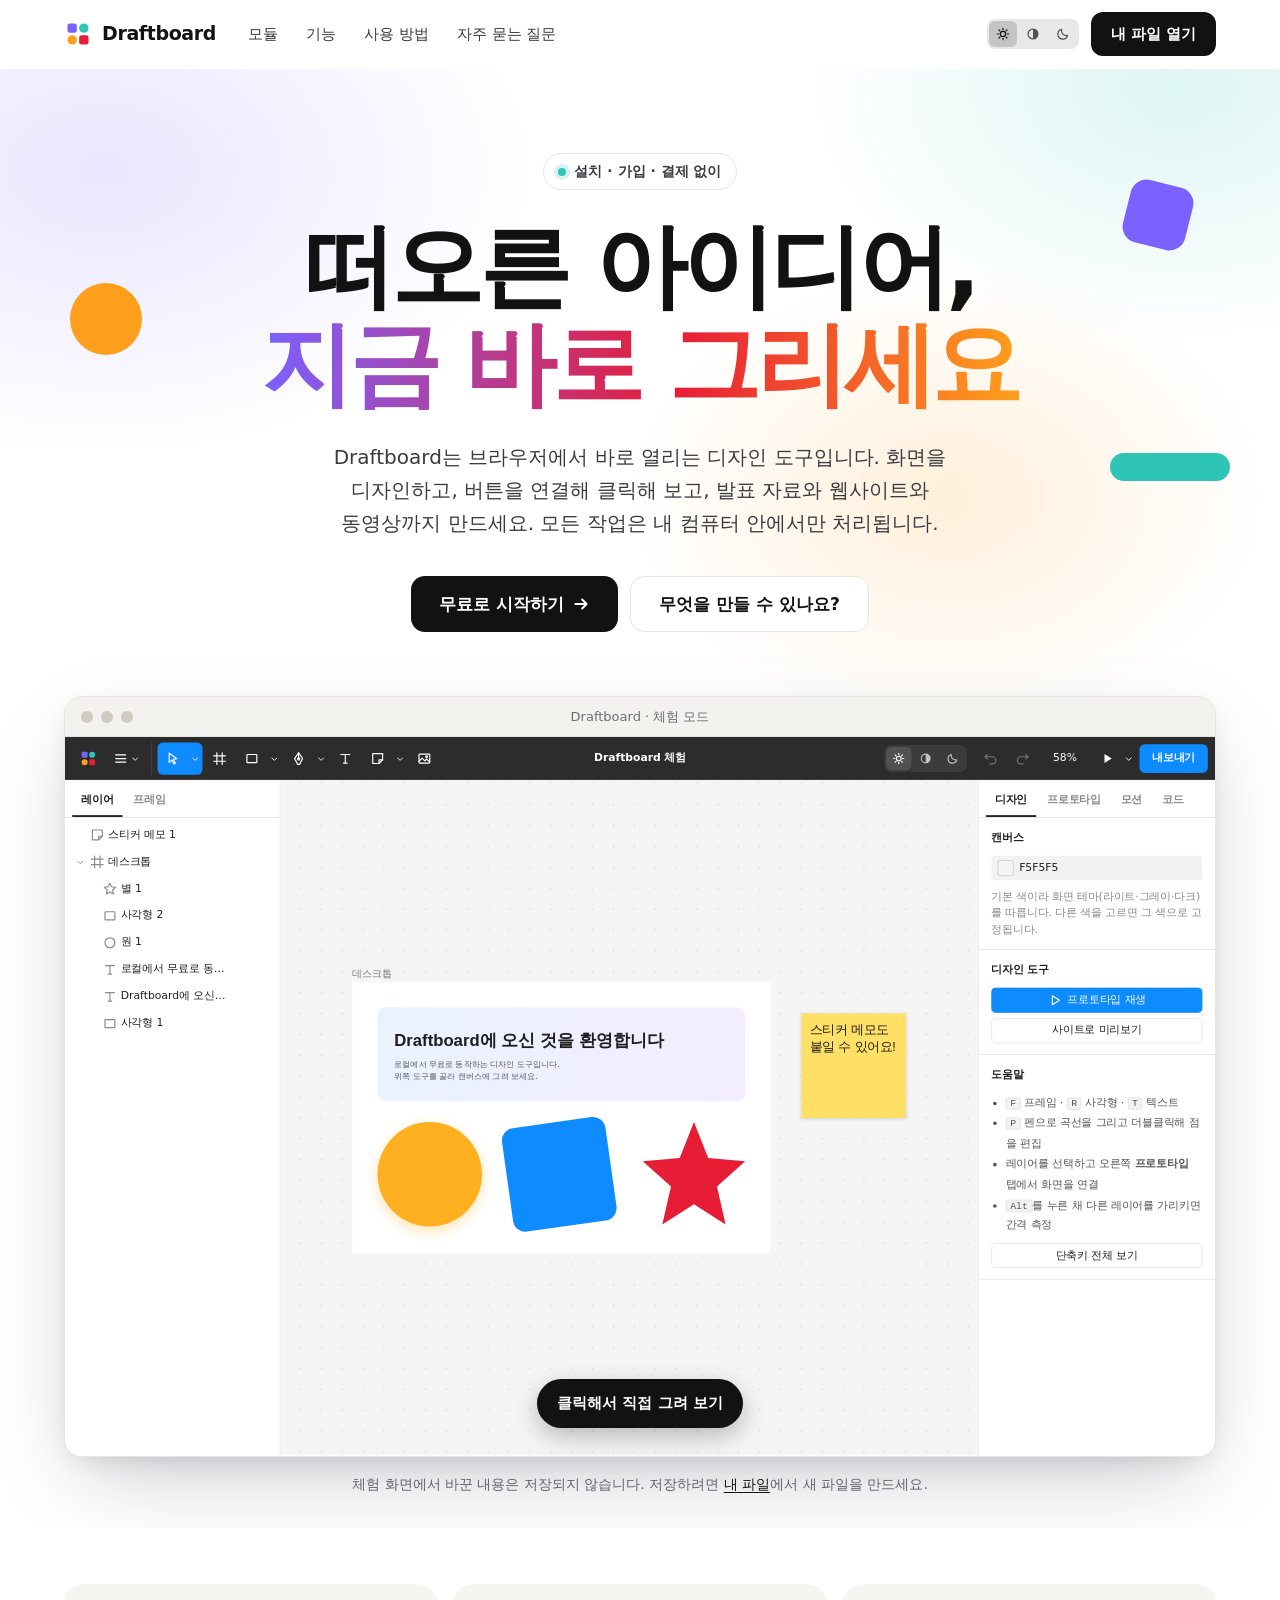
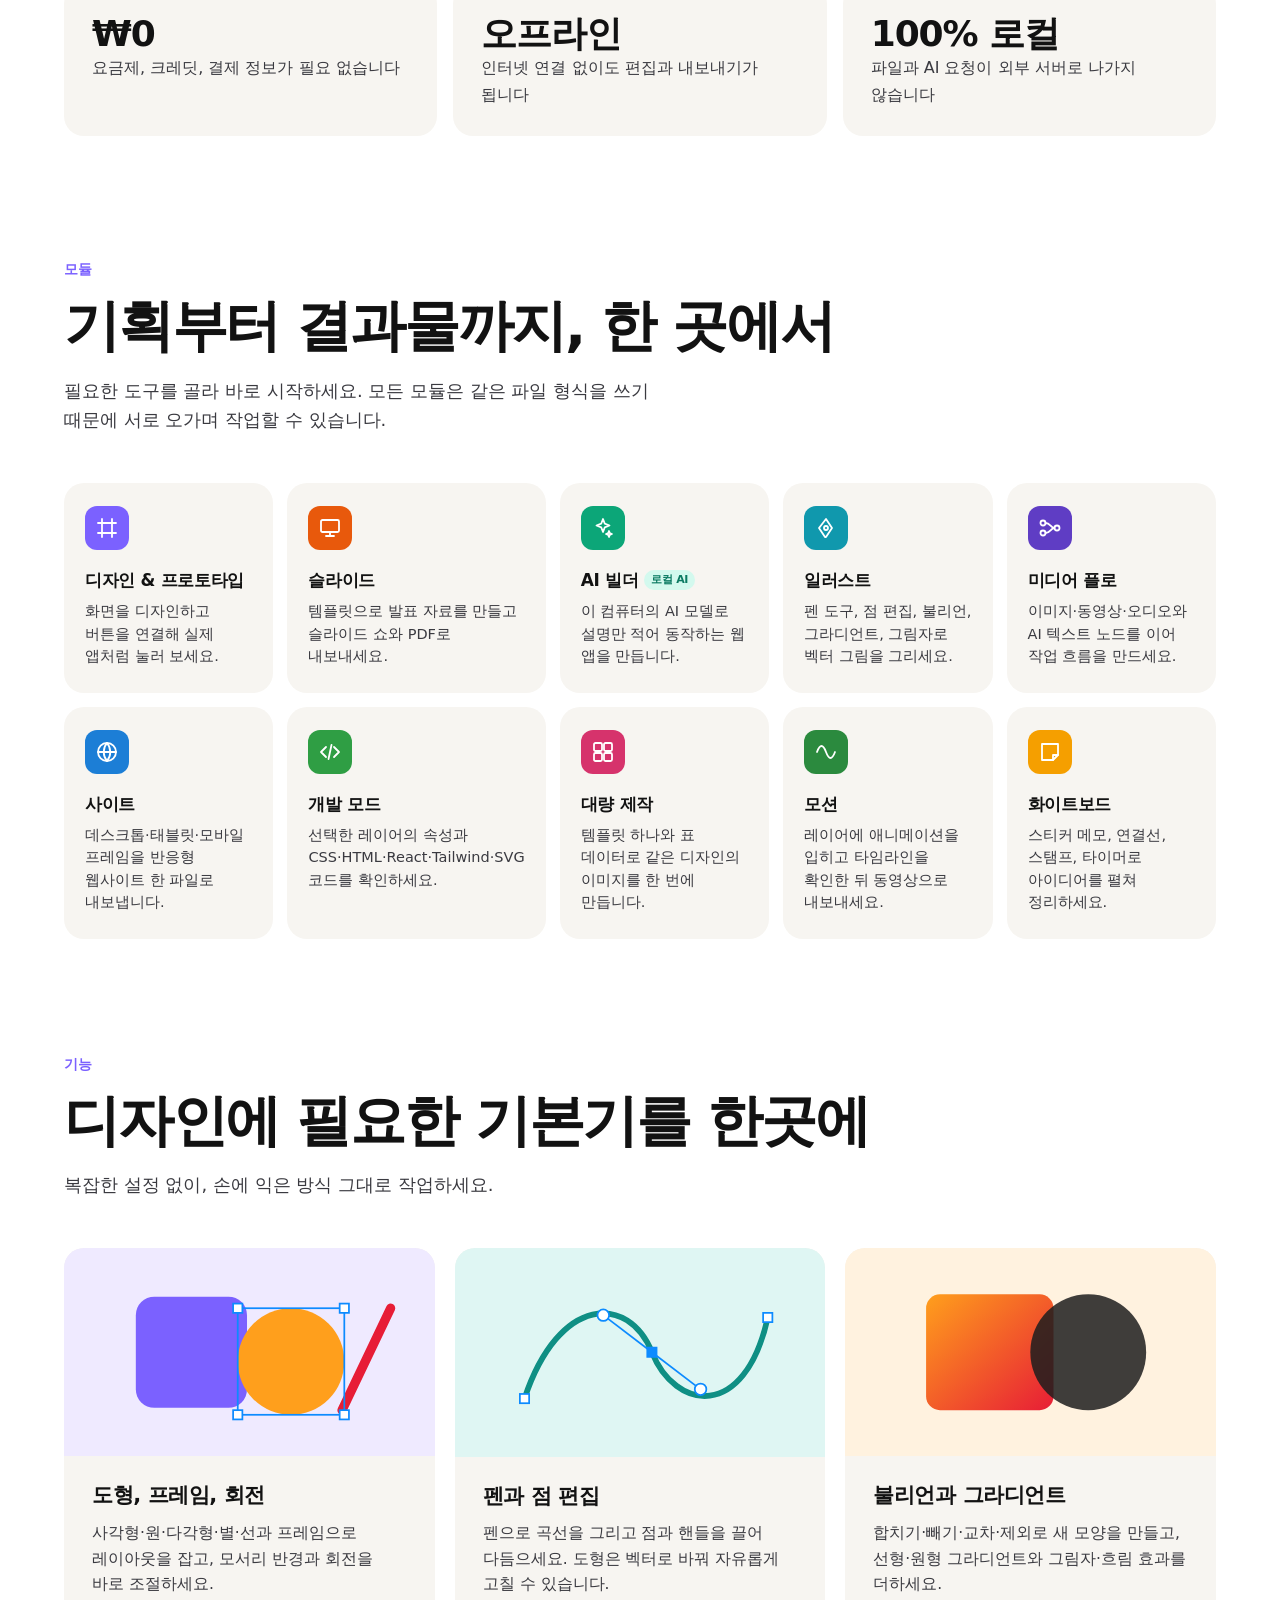
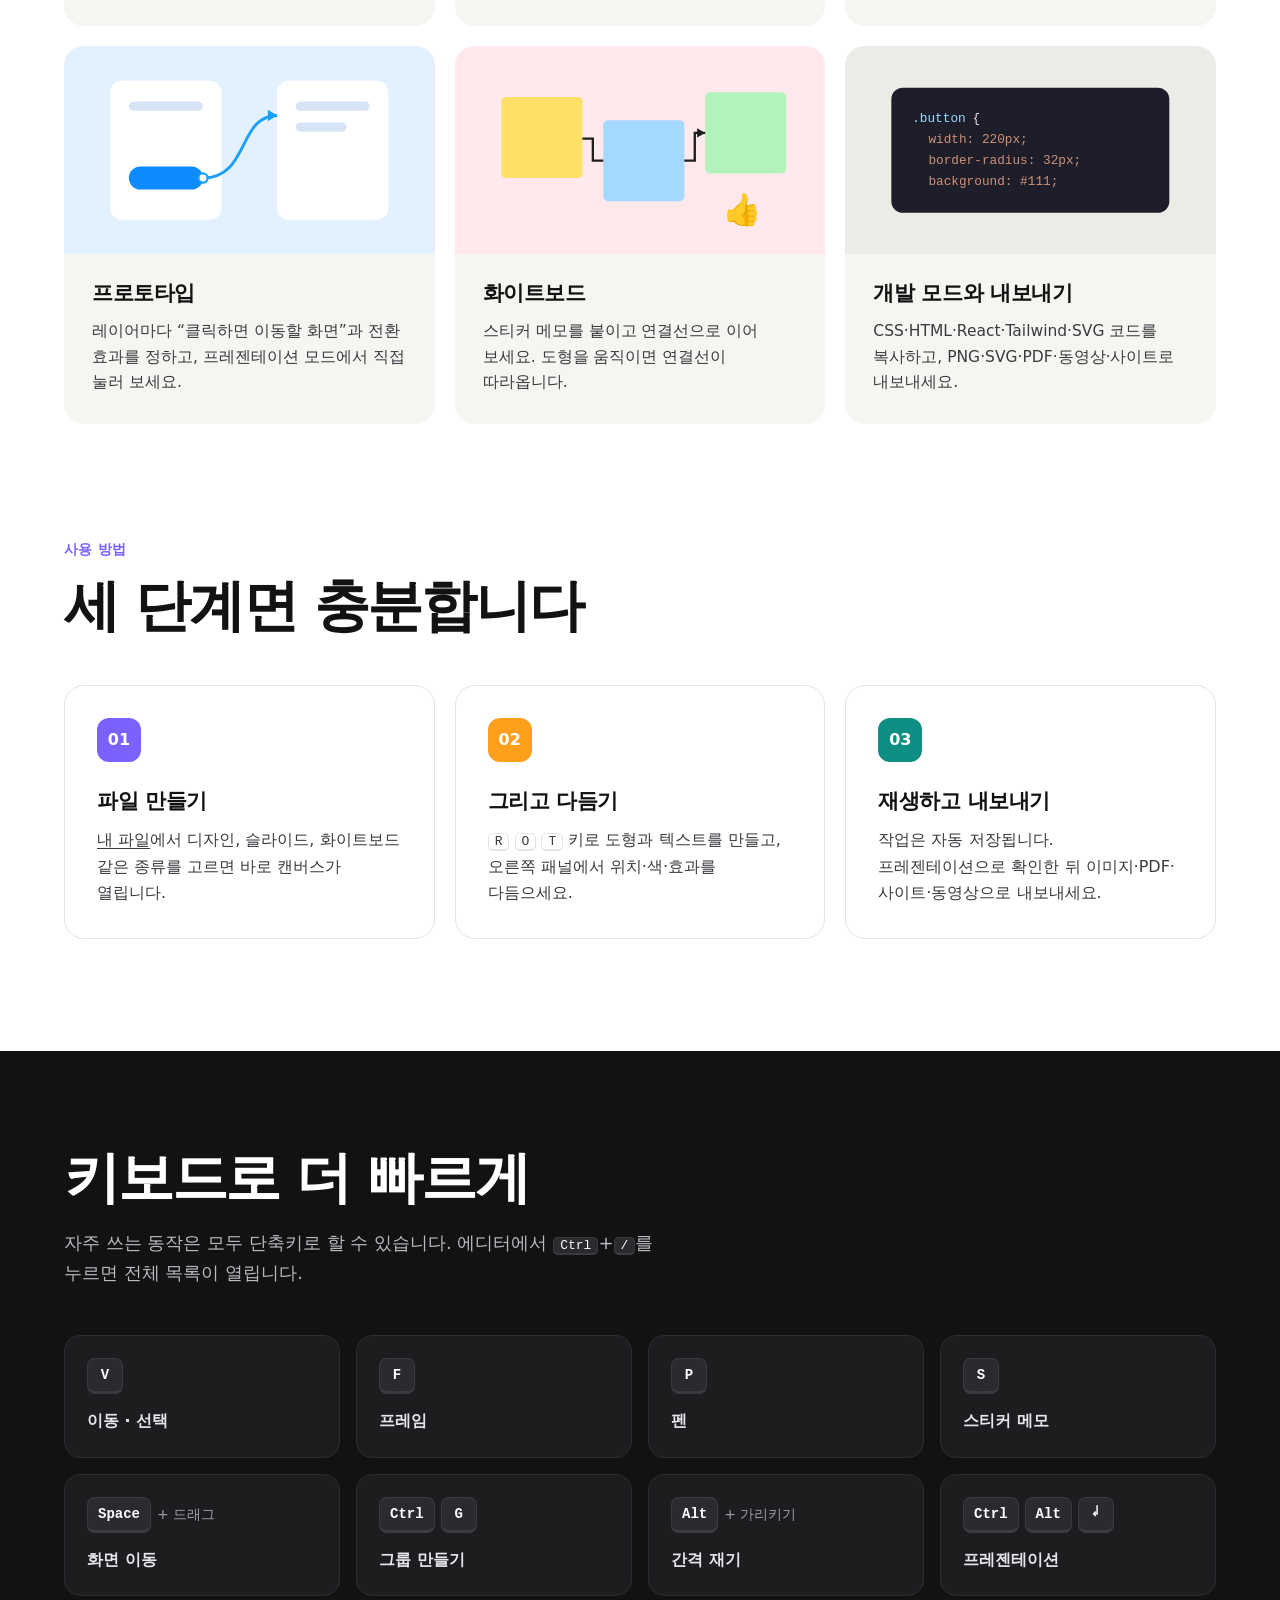
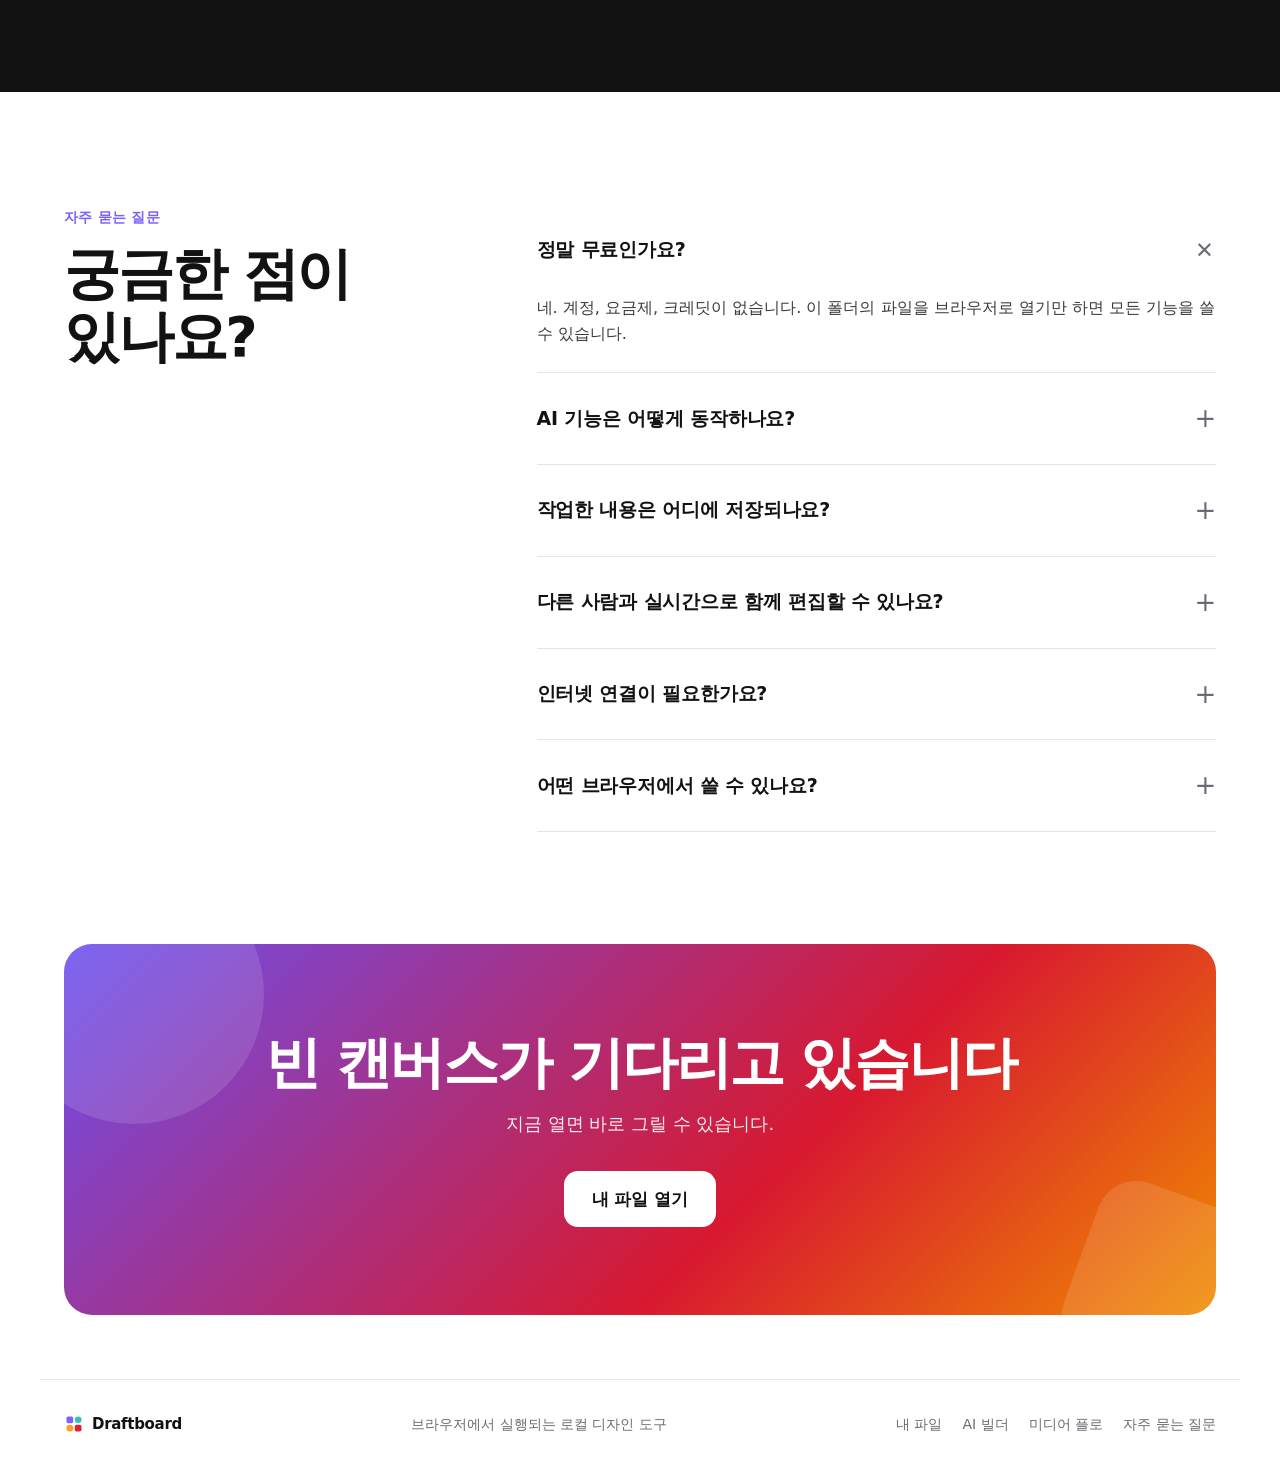
==== commit 4094a50d: "Add light, gray and dark themes and a home button - theme.js keeps the chosen theme across pages and" ====
--- a/index.html
+++ b/index.html
@@ -6,6 +6,7 @@
   <title>Draftboard — 설치 없이 바로 쓰는 디자인 도구</title>
   <meta name="description" content="브라우저에서 바로 열리는 로컬 디자인 도구. 디자인, 프로토타입, 슬라이드, 화이트보드, 사이트, 모션, 대량 제작과 로컬 AI 빌더까지 결제 없이 사용하세요.">
   <link rel="icon" href="favicon.svg" type="image/svg+xml">
+  <script src="theme.js"></script>
   <link rel="stylesheet" href="home.css">
   <script>document.documentElement.classList.add('js');</script>
 </head>
@@ -22,7 +23,10 @@
         <a href="#how">사용 방법</a>
         <a href="#faq">자주 묻는 질문</a>
       </nav>
-      <a class="btn btn-dark" href="files.html">내 파일 열기</a>
+      <div class="nav-tools">
+        <div class="compact" data-theme-switch></div>
+        <a class="btn btn-dark" href="files.html">내 파일 열기</a>
+      </div>
     </div>
   </header>
 
--- a/home.css
+++ b/home.css
@@ -3,15 +3,85 @@
   --ink-2: #3a3a40;
   --muted: #6b6b75;
   --line: #e7e5e0;
+  --line-strong: #cfcbc3;
   --bg: #ffffff;
   --soft: #f7f5f1;
+  --soft-2: #f3f2ef;
+  --nav-bg: rgba(255, 255, 255, .86);
+  --inv-bg: #121212;
+  --inv-fg: #ffffff;
+  --inv-hover: #2b2b2b;
+  --band: #121212;
+  --band-card: #1d1d20;
+  --band-line: #2c2c31;
+  --blob: .16;
   --purple: #7B61FF;
   --teal: #2EC4B6;
   --orange: #FF9F1C;
   --red: #E71D36;
   --blue: #0D8BFF;
+  --tag-bg: #d3f9ee;
+  --tag-fg: #0b7a62;
+  --art-purple: #efeaff;
+  --art-teal: #dff6f3;
+  --art-orange: #fff2df;
+  --art-blue: #e3f1ff;
+  --art-red: #ffe9ec;
+  --art-ink: #ecebe8;
   --radius: 20px;
   --font: "Pretendard", "Malgun Gothic", "Apple SD Gothic Neo", system-ui, sans-serif;
+}
+:root[data-theme="gray"] {
+  --ink: #f2f2f4;
+  --ink-2: #d6d6db;
+  --muted: #b4b4bb;
+  --line: #5a5a60;
+  --line-strong: #74747b;
+  --bg: #47474c;
+  --soft: #535358;
+  --soft-2: #5a5a60;
+  --nav-bg: rgba(71, 71, 76, .88);
+  --inv-bg: #f2f2f4;
+  --inv-fg: #2b2b2e;
+  --inv-hover: #ffffff;
+  --band: #2f2f33;
+  --band-card: #3a3a3f;
+  --band-line: #4a4a50;
+  --blob: .22;
+  --tag-bg: rgba(46, 196, 182, .25);
+  --tag-fg: #b8f2e8;
+  --art-purple: color-mix(in srgb, #7B61FF 24%, #535358);
+  --art-teal: color-mix(in srgb, #2EC4B6 24%, #535358);
+  --art-orange: color-mix(in srgb, #FF9F1C 22%, #535358);
+  --art-blue: color-mix(in srgb, #0D8BFF 24%, #535358);
+  --art-red: color-mix(in srgb, #E71D36 22%, #535358);
+  --art-ink: #5e5e64;
+}
+:root[data-theme="dark"] {
+  --ink: #ececee;
+  --ink-2: #c4c4c9;
+  --muted: #8e8e95;
+  --line: #2e2e33;
+  --line-strong: #46464c;
+  --bg: #141416;
+  --soft: #1d1d20;
+  --soft-2: #232326;
+  --nav-bg: rgba(20, 20, 22, .86);
+  --inv-bg: #ececee;
+  --inv-fg: #141416;
+  --inv-hover: #ffffff;
+  --band: #0b0b0d;
+  --band-card: #17171a;
+  --band-line: #26262b;
+  --blob: .2;
+  --tag-bg: rgba(46, 196, 182, .2);
+  --tag-fg: #8ee8d6;
+  --art-purple: color-mix(in srgb, #7B61FF 20%, #1d1d20);
+  --art-teal: color-mix(in srgb, #2EC4B6 18%, #1d1d20);
+  --art-orange: color-mix(in srgb, #FF9F1C 18%, #1d1d20);
+  --art-blue: color-mix(in srgb, #0D8BFF 20%, #1d1d20);
+  --art-red: color-mix(in srgb, #E71D36 18%, #1d1d20);
+  --art-ink: #26262a;
 }
 * { box-sizing: border-box; }
 html { scroll-behavior: smooth; scroll-padding-top: 84px; }
@@ -19,37 +89,38 @@
 img, svg { display: block; max-width: 100%; }
 a { color: inherit; text-decoration: none; }
 button { font: inherit; color: inherit; }
-kbd { font: 13px ui-monospace, Consolas, monospace; background: #fff; border: 1px solid var(--line); border-bottom-width: 2px; border-radius: 5px; padding: 0 6px; }
+kbd { font: 13px ui-monospace, Consolas, monospace; background: var(--bg); border: 1px solid var(--line); border-bottom-width: 2px; border-radius: 5px; padding: 0 6px; }
 .wrap { max-width: 1200px; margin: 0 auto; padding: 0 24px; }
 
 /* nav */
-.nav { position: sticky; top: 0; z-index: 20; background: rgba(255,255,255,.86); backdrop-filter: saturate(1.4) blur(12px); border-bottom: 1px solid transparent; transition: border-color .2s; }
+.nav { position: sticky; top: 0; z-index: 20; background: var(--nav-bg); backdrop-filter: saturate(1.4) blur(12px); border-bottom: 1px solid transparent; transition: border-color .2s; }
 .nav.scrolled { border-bottom-color: var(--line); }
 .nav-inner { height: 68px; display: flex; align-items: center; gap: 32px; }
+.nav-tools { display: flex; align-items: center; gap: 12px; }
 .brand { display: flex; align-items: center; gap: 10px; font-weight: 800; font-size: 19px; letter-spacing: -0.02em; }
 .brand.small { font-size: 15px; gap: 8px; }
 .nav-links { display: flex; gap: 28px; margin-right: auto; font-size: 15px; color: var(--ink-2); }
 .nav-links a:hover { color: var(--ink); }
 .btn { display: inline-flex; align-items: center; justify-content: center; gap: 8px; height: 44px; padding: 0 20px; border-radius: 12px; font-weight: 700; font-size: 15px; white-space: nowrap; border: 0; cursor: pointer; transition: transform .15s, background .15s, box-shadow .15s; }
 .btn:active { transform: translateY(1px); }
-.btn-dark { background: var(--ink); color: #fff; }
-.btn-dark:hover { background: #2b2b2b; }
-.btn-ghost { border: 1.5px solid var(--line); background: #fff; }
-.btn-ghost:hover { border-color: #cfcbc3; }
-.btn-light { background: #fff; color: var(--ink); }
-.btn-light:hover { box-shadow: 0 8px 24px rgba(0,0,0,.18); }
+.btn-dark { background: var(--inv-bg); color: var(--inv-fg); }
+.btn-dark:hover { background: var(--inv-hover); }
+.btn-ghost { border: 1.5px solid var(--line); background: var(--bg); }
+.btn-ghost:hover { border-color: var(--line-strong); }
+.btn-light { background: #fff; color: #121212; }
+.btn-light:hover { box-shadow: 0 8px 24px rgba(0, 0, 0, .18); }
 .btn-lg { height: 56px; padding: 0 28px; font-size: 17px; border-radius: 14px; }
 a:focus-visible, button:focus-visible, summary:focus-visible { outline: 3px solid var(--blue); outline-offset: 3px; border-radius: 6px; }
 
 /* hero */
 .hero { position: relative; padding: 84px 0 32px; overflow: hidden; isolation: isolate; }
 .hero::before { content: ""; position: absolute; inset: -10% -10% auto; height: 820px; z-index: -1; pointer-events: none;
-  background: radial-gradient(40% 50% at 15% 30%, rgba(123,97,255,.16), transparent 70%),
-              radial-gradient(35% 45% at 85% 20%, rgba(46,196,182,.16), transparent 70%),
-              radial-gradient(30% 40% at 70% 70%, rgba(255,159,28,.14), transparent 70%); }
+  background: radial-gradient(40% 50% at 15% 30%, rgba(123, 97, 255, var(--blob)), transparent 70%),
+              radial-gradient(35% 45% at 85% 20%, rgba(46, 196, 182, var(--blob)), transparent 70%),
+              radial-gradient(30% 40% at 70% 70%, rgba(255, 159, 28, var(--blob)), transparent 70%); }
 .hero-copy { position: relative; text-align: center; max-width: 880px; margin: 0 auto; }
-.eyebrow { display: inline-flex; align-items: center; gap: 8px; padding: 6px 14px; border-radius: 999px; background: #fff; border: 1px solid var(--line); font-size: 14px; font-weight: 600; color: var(--ink-2); margin: 0 0 28px; }
-.eyebrow .dot { width: 8px; height: 8px; border-radius: 50%; background: var(--teal); box-shadow: 0 0 0 4px rgba(46,196,182,.2); }
+.eyebrow { display: inline-flex; align-items: center; gap: 8px; padding: 6px 14px; border-radius: 999px; background: var(--bg); border: 1px solid var(--line); font-size: 14px; font-weight: 600; color: var(--ink-2); margin: 0 0 28px; }
+.eyebrow .dot { width: 8px; height: 8px; border-radius: 50%; background: var(--teal); box-shadow: 0 0 0 4px rgba(46, 196, 182, .2); }
 h1 { font-size: clamp(42px, 7.2vw, 92px); line-height: 1.06; letter-spacing: -0.045em; font-weight: 800; margin: 0; }
 .hl { background: linear-gradient(90deg, var(--purple), var(--red) 55%, var(--orange)); -webkit-background-clip: text; background-clip: text; color: transparent; }
 .lead { font-size: clamp(17px, 1.6vw, 20px); color: var(--ink-2); max-width: 680px; margin: 28px auto 0; }
@@ -61,15 +132,15 @@
 @keyframes float { 0%, 100% { translate: 0 0; } 50% { translate: 0 -12px; } }
 
 .demo-wrap { margin-top: 64px; }
-.demo { position: relative; border-radius: 18px; background: #fff; border: 1px solid var(--line); box-shadow: 0 30px 80px -20px rgba(20,20,40,.25), 0 8px 24px -8px rgba(20,20,40,.12); overflow: hidden; }
-.demo-bar { height: 40px; display: flex; align-items: center; gap: 8px; padding: 0 16px; background: #f3f2ef; border-bottom: 1px solid var(--line); }
-.demo-bar span { width: 12px; height: 12px; border-radius: 50%; background: #dcd9d3; }
+.demo { position: relative; border-radius: 18px; background: var(--bg); border: 1px solid var(--line); box-shadow: 0 30px 80px -20px rgba(20, 20, 40, .25), 0 8px 24px -8px rgba(20, 20, 40, .12); overflow: hidden; }
+.demo-bar { height: 40px; display: flex; align-items: center; gap: 8px; padding: 0 16px; background: var(--soft-2); border-bottom: 1px solid var(--line); }
+.demo-bar span { width: 12px; height: 12px; border-radius: 50%; background: var(--line-strong); }
 .demo-bar em { margin: 0 auto; font-style: normal; font-size: 13px; color: var(--muted); padding-right: 60px; }
 .demo-viewport { position: relative; aspect-ratio: 16 / 10; overflow: hidden; }
 .demo-viewport iframe { position: absolute; top: 0; left: 0; width: 1280px; height: 800px; border: 0; transform-origin: 0 0; transform: scale(var(--s, .7)); }
 .demo-cover { position: absolute; inset: 0; border: 0; background: transparent; cursor: pointer; display: flex; align-items: flex-end; justify-content: center; padding-bottom: 28px; }
 .demo-cover[hidden] { display: none; }
-.demo-cover span { background: var(--ink); color: #fff; font-weight: 700; font-size: 15px; padding: 12px 20px; border-radius: 999px; box-shadow: 0 8px 24px rgba(0,0,0,.25); transition: transform .2s; }
+.demo-cover span { background: var(--inv-bg); color: var(--inv-fg); font-weight: 700; font-size: 15px; padding: 12px 20px; border-radius: 999px; box-shadow: 0 8px 24px rgba(0, 0, 0, .25); transition: transform .2s; }
 .demo-cover:hover span { transform: translateY(-2px); }
 .demo-note { text-align: center; color: var(--muted); font-size: 14px; margin: 16px 0 0; }
 .demo-note a { color: var(--ink); text-decoration: underline; text-underline-offset: 3px; }
@@ -85,18 +156,19 @@
 .section { padding: 112px 0 0; }
 .section-head { margin-bottom: 48px; }
 .kicker { display: inline-block; font-size: 14px; font-weight: 700; color: var(--purple); letter-spacing: .02em; margin-bottom: 14px; }
+:root[data-theme="gray"] .kicker, :root[data-theme="dark"] .kicker { color: #a594ff; }
 h2 { font-size: clamp(32px, 4.6vw, 56px); line-height: 1.12; letter-spacing: -0.04em; margin: 0; font-weight: 800; }
 .section-sub { color: var(--ink-2); font-size: 18px; margin: 18px 0 0; max-width: 620px; }
 
 /* modules */
 .modules { display: grid; grid-template-columns: repeat(5, 1fr); gap: 14px; }
 .module { display: flex; flex-direction: column; gap: 6px; padding: 22px 20px 24px; border-radius: var(--radius); background: var(--soft); border: 1px solid transparent; transition: transform .2s, box-shadow .2s, border-color .2s, background .2s; }
-.module:hover { background: #fff; border-color: var(--line); box-shadow: 0 16px 40px -18px rgba(20,20,40,.25); transform: translateY(-3px); }
+.module:hover { background: var(--bg); border-color: var(--line); box-shadow: 0 16px 40px -18px rgba(20, 20, 40, .25); transform: translateY(-3px); }
 .module b { font-size: 17px; letter-spacing: -0.02em; margin-top: 10px; display: flex; align-items: center; gap: 6px; flex-wrap: wrap; }
 .module span:last-child { color: var(--ink-2); font-size: 14.5px; line-height: 1.55; }
 .m-ic { width: 44px; height: 44px; border-radius: 12px; background: var(--c); display: grid; place-items: center; }
 .m-ic svg { width: 24px; height: 24px; fill: none; stroke: #fff; stroke-width: 1.8; stroke-linejoin: round; stroke-linecap: round; }
-.tag { font-style: normal; font-size: 11px; font-weight: 700; color: #0b7a62; background: #d3f9ee; padding: 1px 7px; border-radius: 999px; }
+.tag { font-style: normal; font-size: 11px; font-weight: 700; color: var(--tag-fg); background: var(--tag-bg); padding: 1px 7px; border-radius: 999px; }
 
 /* features */
 .features { display: grid; grid-template-columns: repeat(3, 1fr); gap: 20px; }
@@ -106,8 +178,8 @@
 .card-body { padding: 4px 28px 28px; }
 .card h3 { font-size: 21px; letter-spacing: -0.02em; margin: 18px 0 8px; }
 .card p { margin: 0; color: var(--ink-2); font-size: 15.5px; }
-.art-purple { background: #efeaff; } .art-teal { background: #dff6f3; } .art-orange { background: #fff2df; }
-.art-blue { background: #e3f1ff; } .art-red { background: #ffe9ec; } .art-ink { background: #ecebe8; }
+.art-purple { background: var(--art-purple); } .art-teal { background: var(--art-teal); } .art-orange { background: var(--art-orange); }
+.art-blue { background: var(--art-blue); } .art-red { background: var(--art-red); } .art-ink { background: var(--art-ink); }
 
 /* steps */
 .steps { list-style: none; margin: 0; padding: 0; display: grid; grid-template-columns: repeat(3, 1fr); gap: 20px; }
@@ -118,13 +190,13 @@
 .step a { text-decoration: underline; text-underline-offset: 3px; }
 
 /* keys */
-.keys-band { margin-top: 112px; background: var(--ink); color: #fff; padding: 96px 0; }
+.keys-band { margin-top: 112px; background: var(--band); color: #fff; padding: 96px 0; }
 .keys-band h2 { color: #fff; }
 .keys-band .section-sub { color: #b9b9c2; }
 .keys-band kbd { background: #2a2a2f; border-color: #3a3a40; color: #fff; }
 .keys { display: grid; grid-template-columns: repeat(4, 1fr); gap: 16px; margin-top: 48px; }
-.key-item { padding: 22px; border-radius: 16px; background: #1d1d20; border: 1px solid #2c2c31; }
-.key-combo { display: flex; gap: 6px; align-items: center; flex-wrap: wrap; margin-bottom: 14px; color: #8d8d96; font-size: 14px; }
+.key-item { padding: 22px; border-radius: 16px; background: var(--band-card); border: 1px solid var(--band-line); }
+.key-combo { display: flex; gap: 6px; align-items: center; flex-wrap: wrap; margin-bottom: 14px; color: #9d9da6; font-size: 14px; }
 .cap { min-width: 36px; height: 36px; padding: 0 10px; border-radius: 8px; background: #2a2a2f; border: 1px solid #3a3a40; border-bottom-width: 3px; display: inline-grid; place-items: center; font: 600 14px ui-monospace, Consolas, monospace; color: #fff; }
 .key-item .label { color: #e6e6ea; font-weight: 600; }
 
@@ -143,7 +215,7 @@
 .cta-box h2 { color: #fff; position: relative; }
 .cta-box p { font-size: 18px; opacity: .92; margin: 14px 0 32px; position: relative; }
 .cta-box .btn { position: relative; }
-.cta-shape { position: absolute; border-radius: 50%; background: rgba(255,255,255,.12); }
+.cta-shape { position: absolute; border-radius: 50%; background: rgba(255, 255, 255, .12); }
 .cta-shape.c1 { width: 260px; height: 260px; left: -60px; top: -80px; }
 .cta-shape.c2 { width: 180px; height: 180px; right: -40px; bottom: -60px; border-radius: 40px; rotate: 20deg; }
 
@@ -163,7 +235,7 @@
 @media (max-width: 960px) { .features { grid-template-columns: repeat(2, 1fr); } .keys { grid-template-columns: repeat(2, 1fr); } .faq-layout { grid-template-columns: 1fr; gap: 8px; } }
 @media (max-width: 760px) {
   .nav-links { display: none; }
-  .nav-inner { justify-content: space-between; }
+  .nav-inner { justify-content: space-between; gap: 12px; }
   .strip-grid, .steps { grid-template-columns: 1fr; }
   .modules { grid-template-columns: repeat(2, 1fr); }
   .section { padding-top: 80px; }
@@ -176,6 +248,7 @@
   .btn-lg { width: 100%; }
   .cta-box { padding: 64px 24px; }
   .nav .btn { height: 38px; padding: 0 14px; font-size: 14px; }
+  .nav-tools { gap: 8px; }
 }
 @media (prefers-reduced-motion: reduce) {
   html { scroll-behavior: auto; }
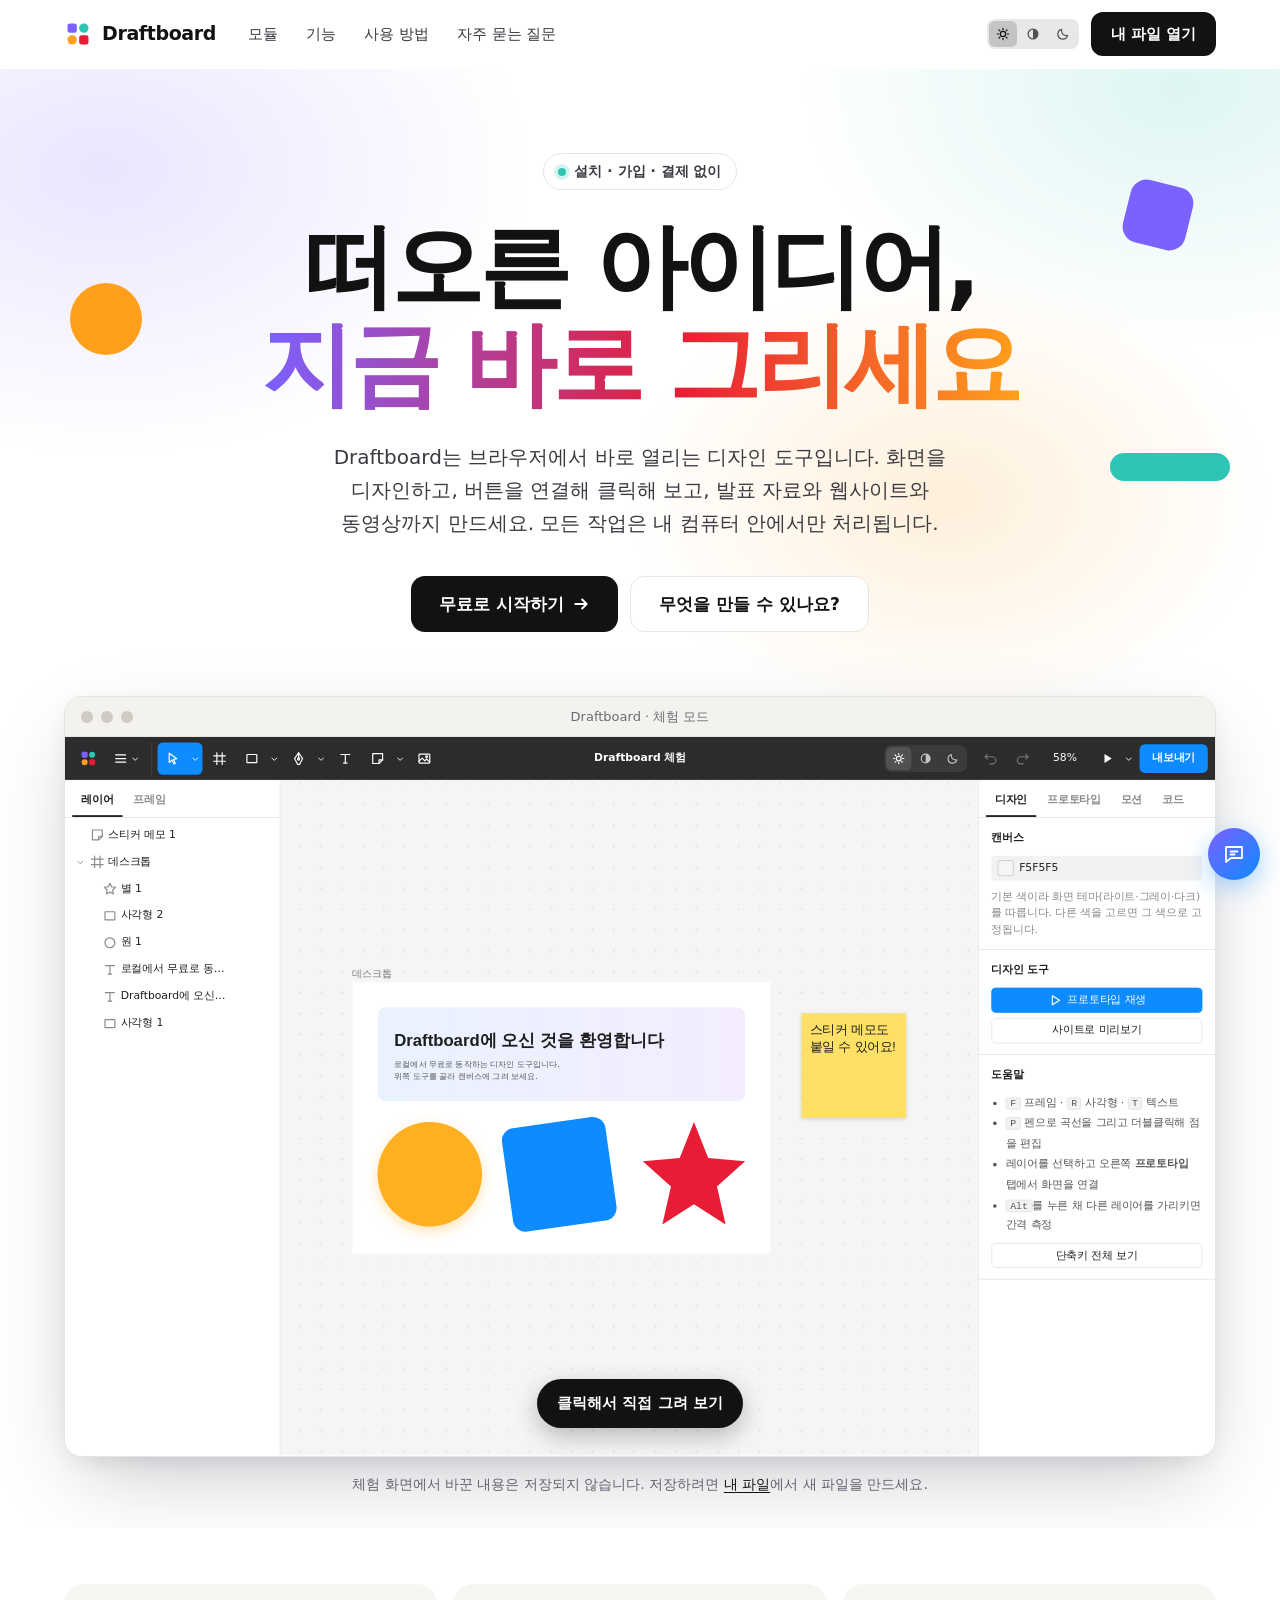
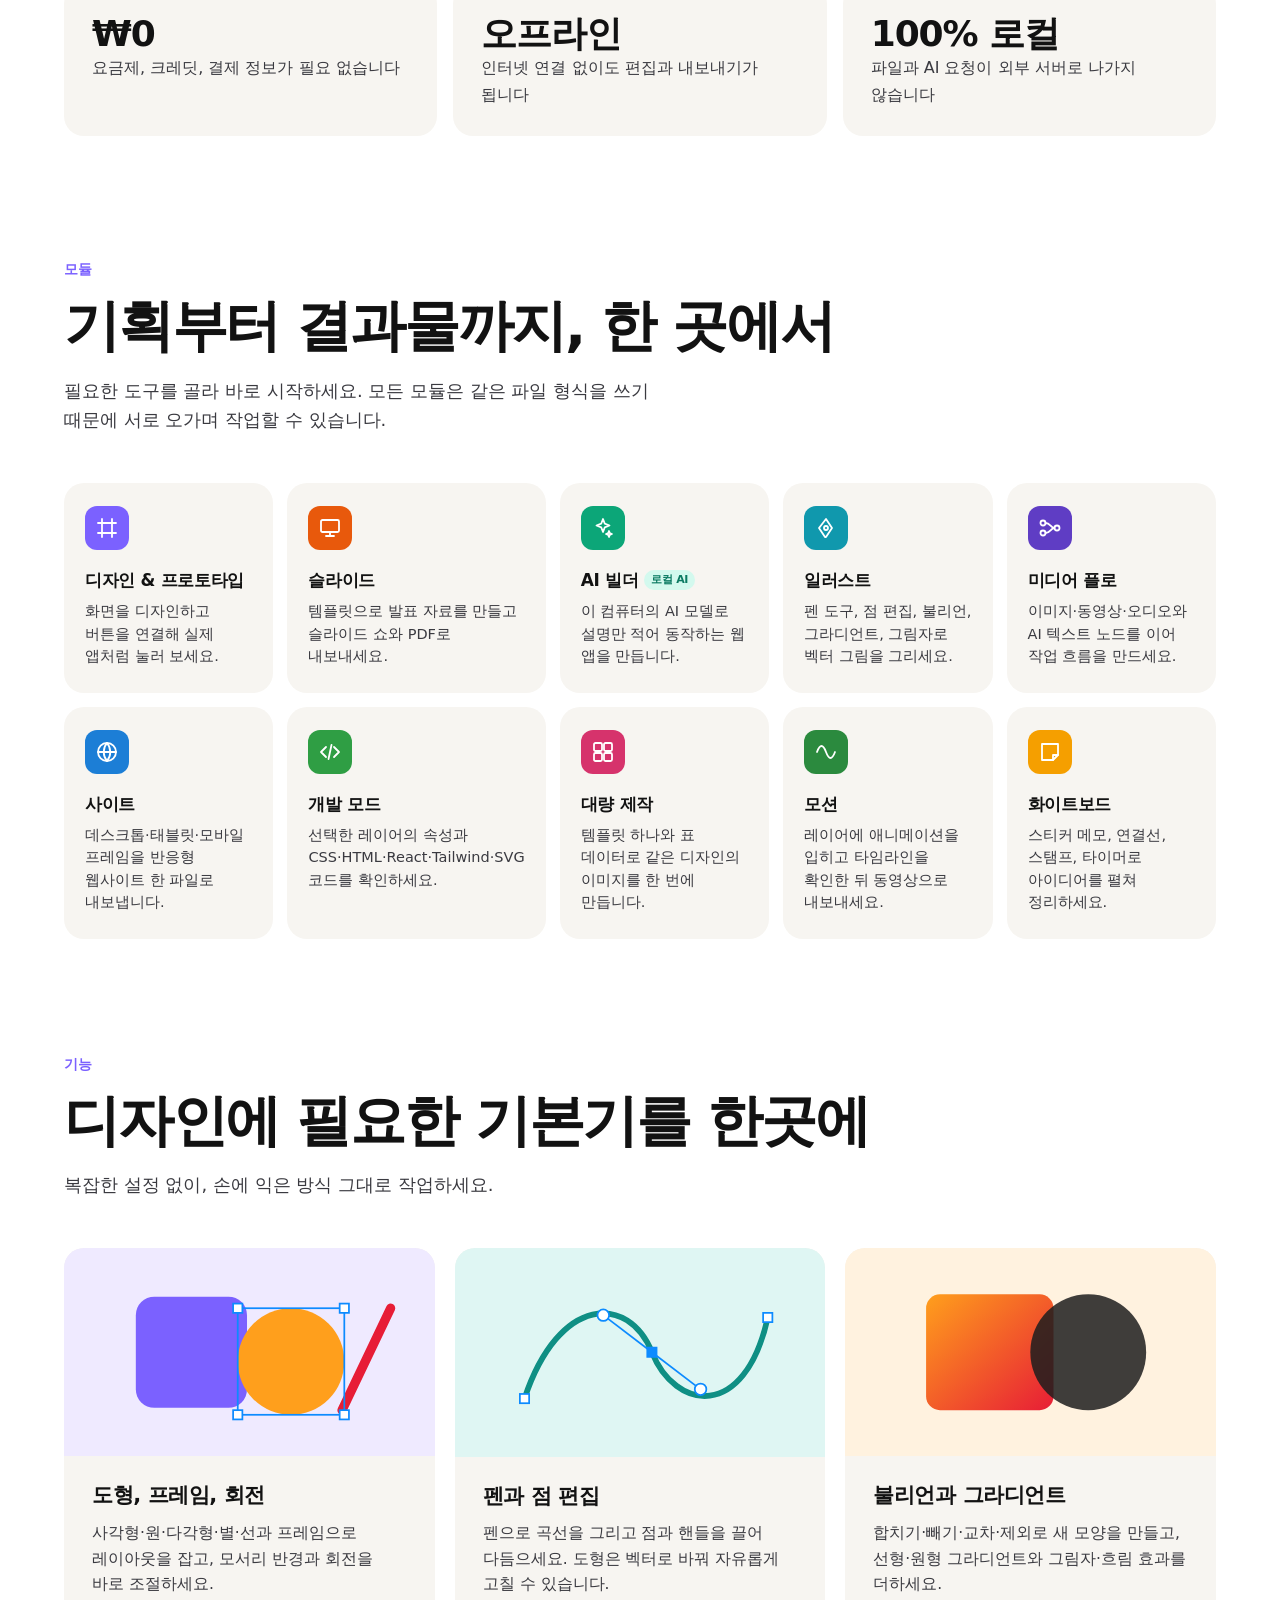
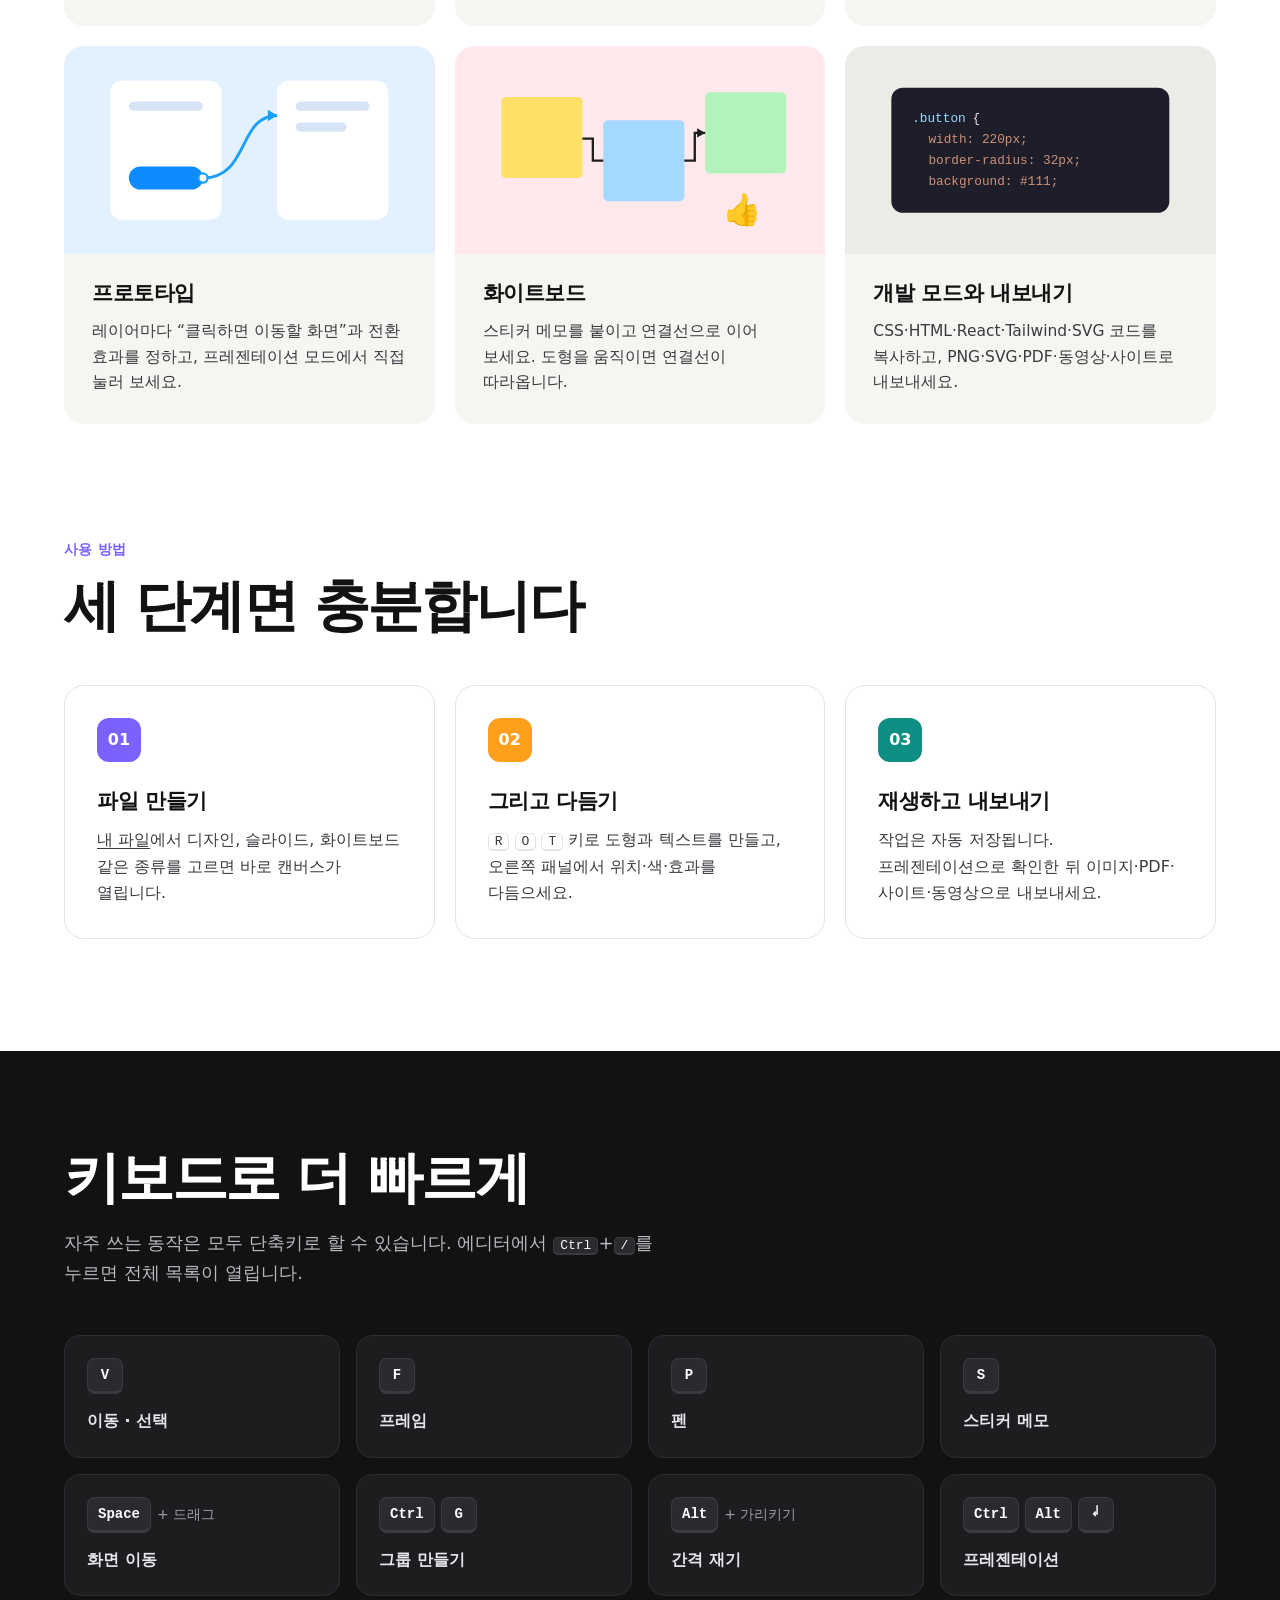
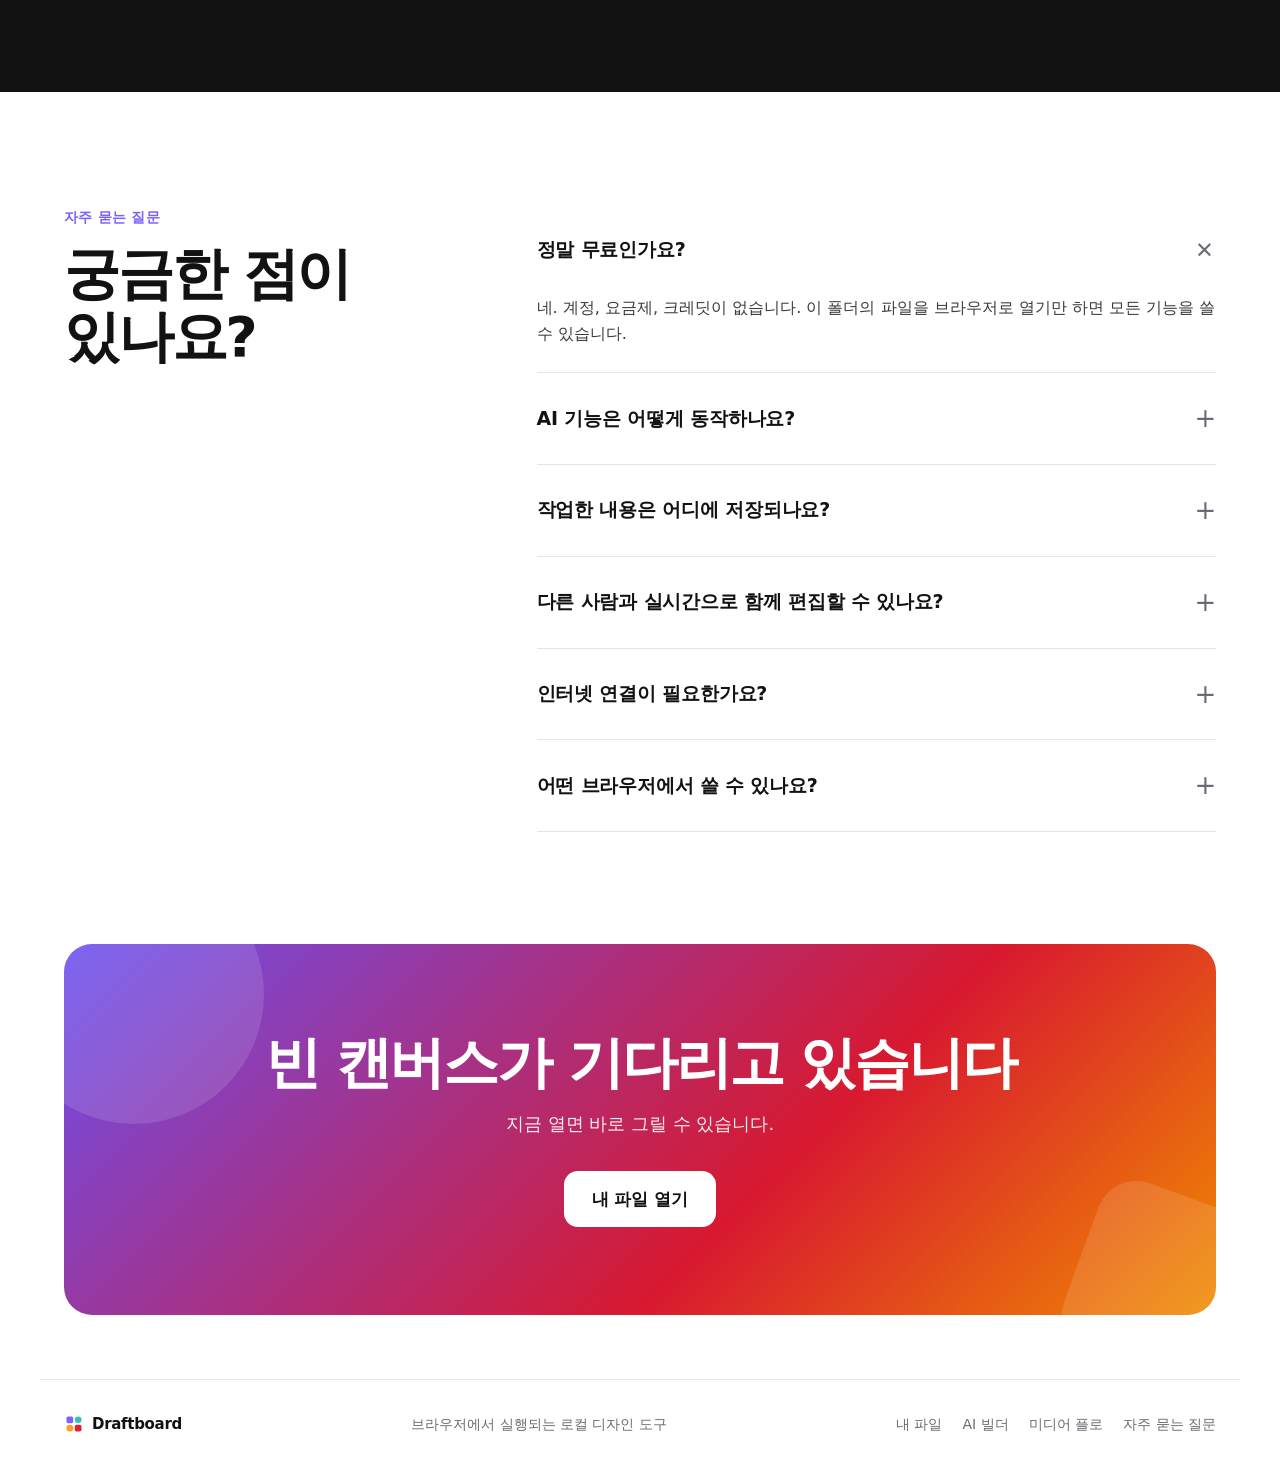
==== commit e4986499: "Add a helper chatbot to every page - chat.js adds a "도우미" button to the home page, file list, editor" ====
--- a/index.html
+++ b/index.html
@@ -6,8 +6,8 @@
   <title>Draftboard — 설치 없이 바로 쓰는 디자인 도구</title>
   <meta name="description" content="브라우저에서 바로 열리는 로컬 디자인 도구. 디자인, 프로토타입, 슬라이드, 화이트보드, 사이트, 모션, 대량 제작과 로컬 AI 빌더까지 결제 없이 사용하세요.">
   <link rel="icon" href="favicon.svg" type="image/svg+xml">
-  <script src="theme.js"></script>
-  <link rel="stylesheet" href="home.css">
+  <script src="theme.js?v=20261024d"></script>
+  <link rel="stylesheet" href="home.css?v=20261024d">
   <script>document.documentElement.classList.add('js');</script>
 </head>
 <body>
@@ -88,7 +88,7 @@
             <span class="m-ic" style="--c:#0CA678"><svg viewBox="0 0 24 24"><path d="M12 3l1.8 4.7L18.5 9.5l-4.7 1.8L12 16l-1.8-4.7L5.5 9.5l4.7-1.8z"/><path d="M18 15l.8 2.2L21 18l-2.2.8L18 21l-.8-2.2L15 18l2.2-.8z"/></svg></span>
             <b>AI 빌더 <em class="tag">로컬 AI</em></b><span>이 컴퓨터의 AI 모델로 설명만 적어 동작하는 웹 앱을 만듭니다.</span>
           </a>
-          <a class="module reveal" href="editor.html?new=design" style="--d:.12s">
+          <a class="module reveal" href="editor.html?new=illustration" style="--d:.12s">
             <span class="m-ic" style="--c:#1098AD"><svg viewBox="0 0 24 24"><path d="M12 3l6 9-6 9H11L5 12z"/><circle cx="12" cy="12" r="2"/></svg></span>
             <b>일러스트</b><span>펜 도구, 점 편집, 불리언, 그라디언트, 그림자로 벡터 그림을 그리세요.</span>
           </a>
@@ -100,7 +100,7 @@
             <span class="m-ic" style="--c:#1C7ED6"><svg viewBox="0 0 24 24"><circle cx="12" cy="12" r="9"/><path d="M3 12h18M12 3a14 14 0 010 18M12 3a14 14 0 000 18"/></svg></span>
             <b>사이트</b><span>데스크톱·태블릿·모바일 프레임을 반응형 웹사이트 한 파일로 내보냅니다.</span>
           </a>
-          <a class="module reveal" href="editor.html?new=design" style="--d:.24s">
+          <a class="module reveal" href="editor.html?new=design&amp;sample=ui&amp;panel=code" style="--d:.24s">
             <span class="m-ic" style="--c:#2F9E44"><svg viewBox="0 0 24 24"><path d="M8 7l-5 5 5 5M16 7l5 5-5 5M13.5 5l-3 14"/></svg></span>
             <b>개발 모드</b><span>선택한 레이어의 속성과 CSS·HTML·React·Tailwind·SVG 코드를 확인하세요.</span>
           </a>
@@ -285,6 +285,8 @@
       </nav>
     </div>
   </footer>
-  <script src="home.js"></script>
+  <script src="home.js?v=20261024d"></script>
+  <script src="ai.js?v=20261024d"></script>
+  <script src="chat.js?v=20261024d"></script>
 </body>
 </html>
